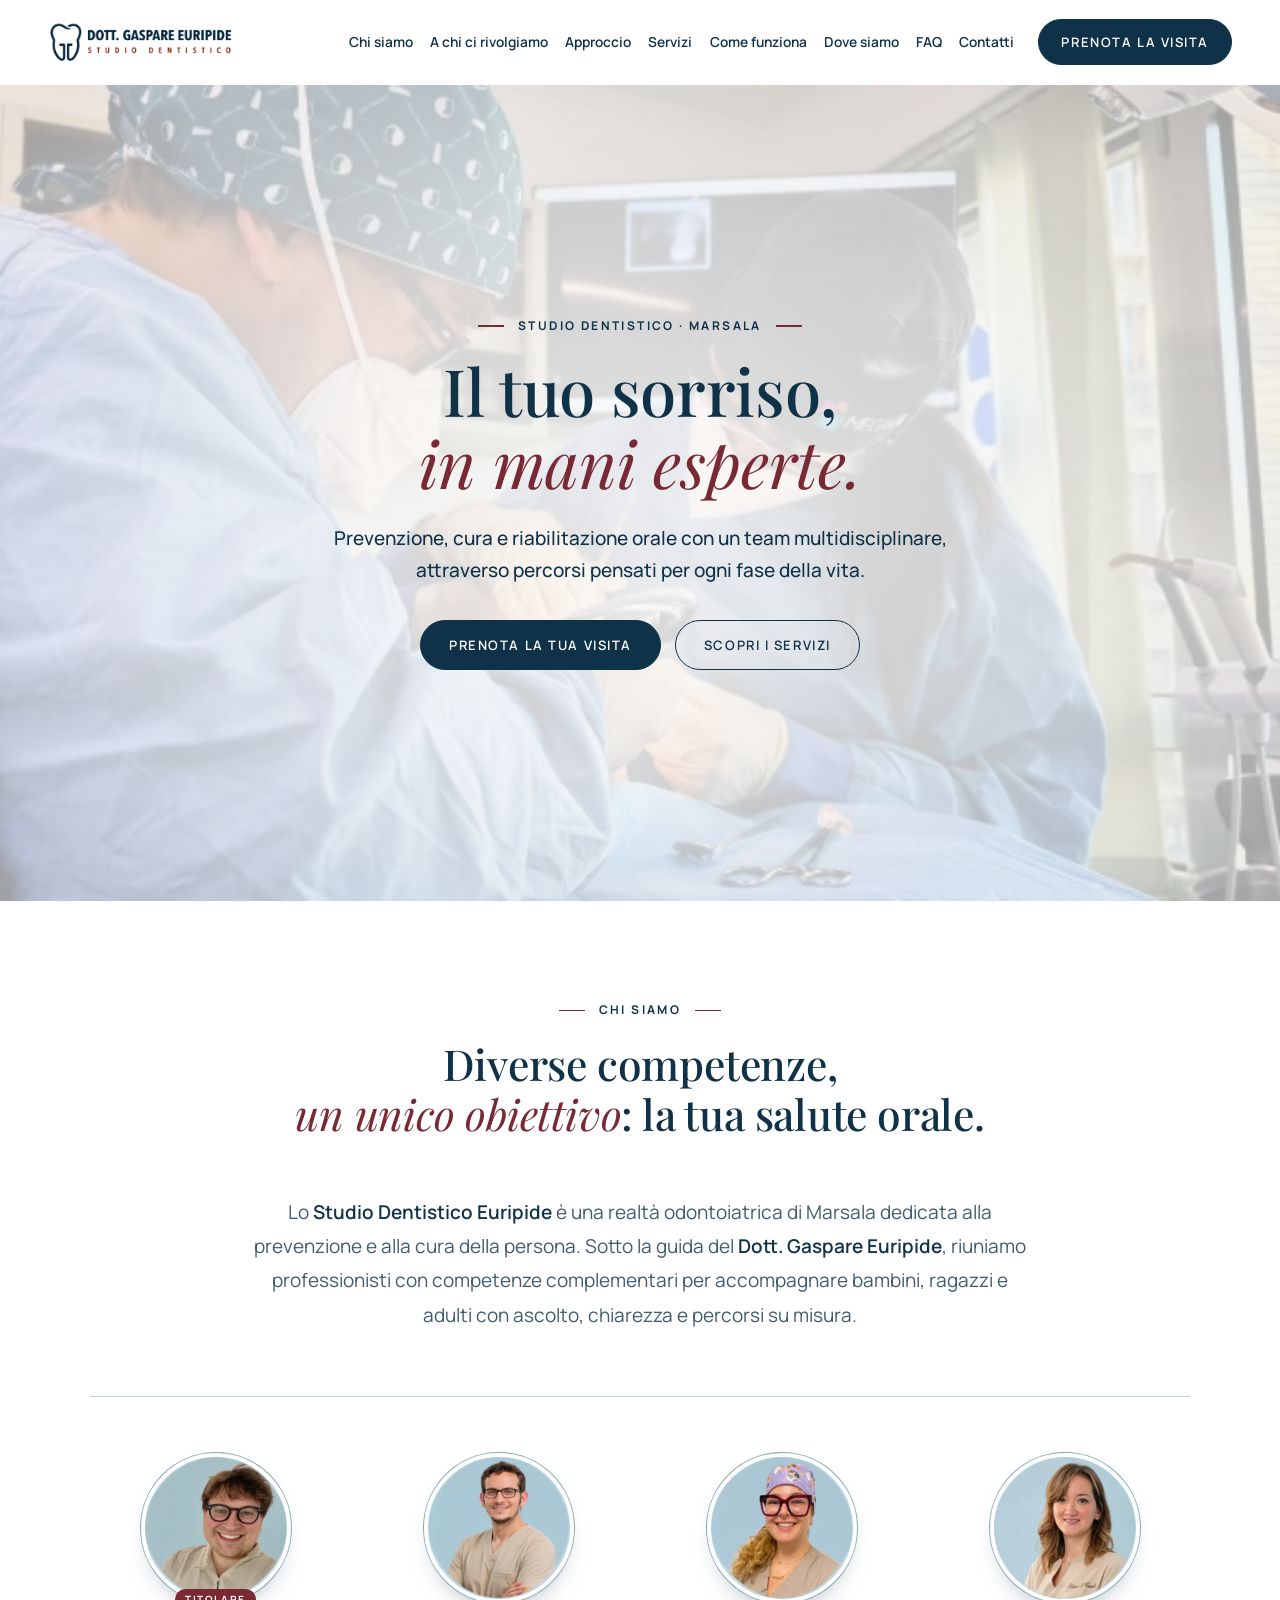
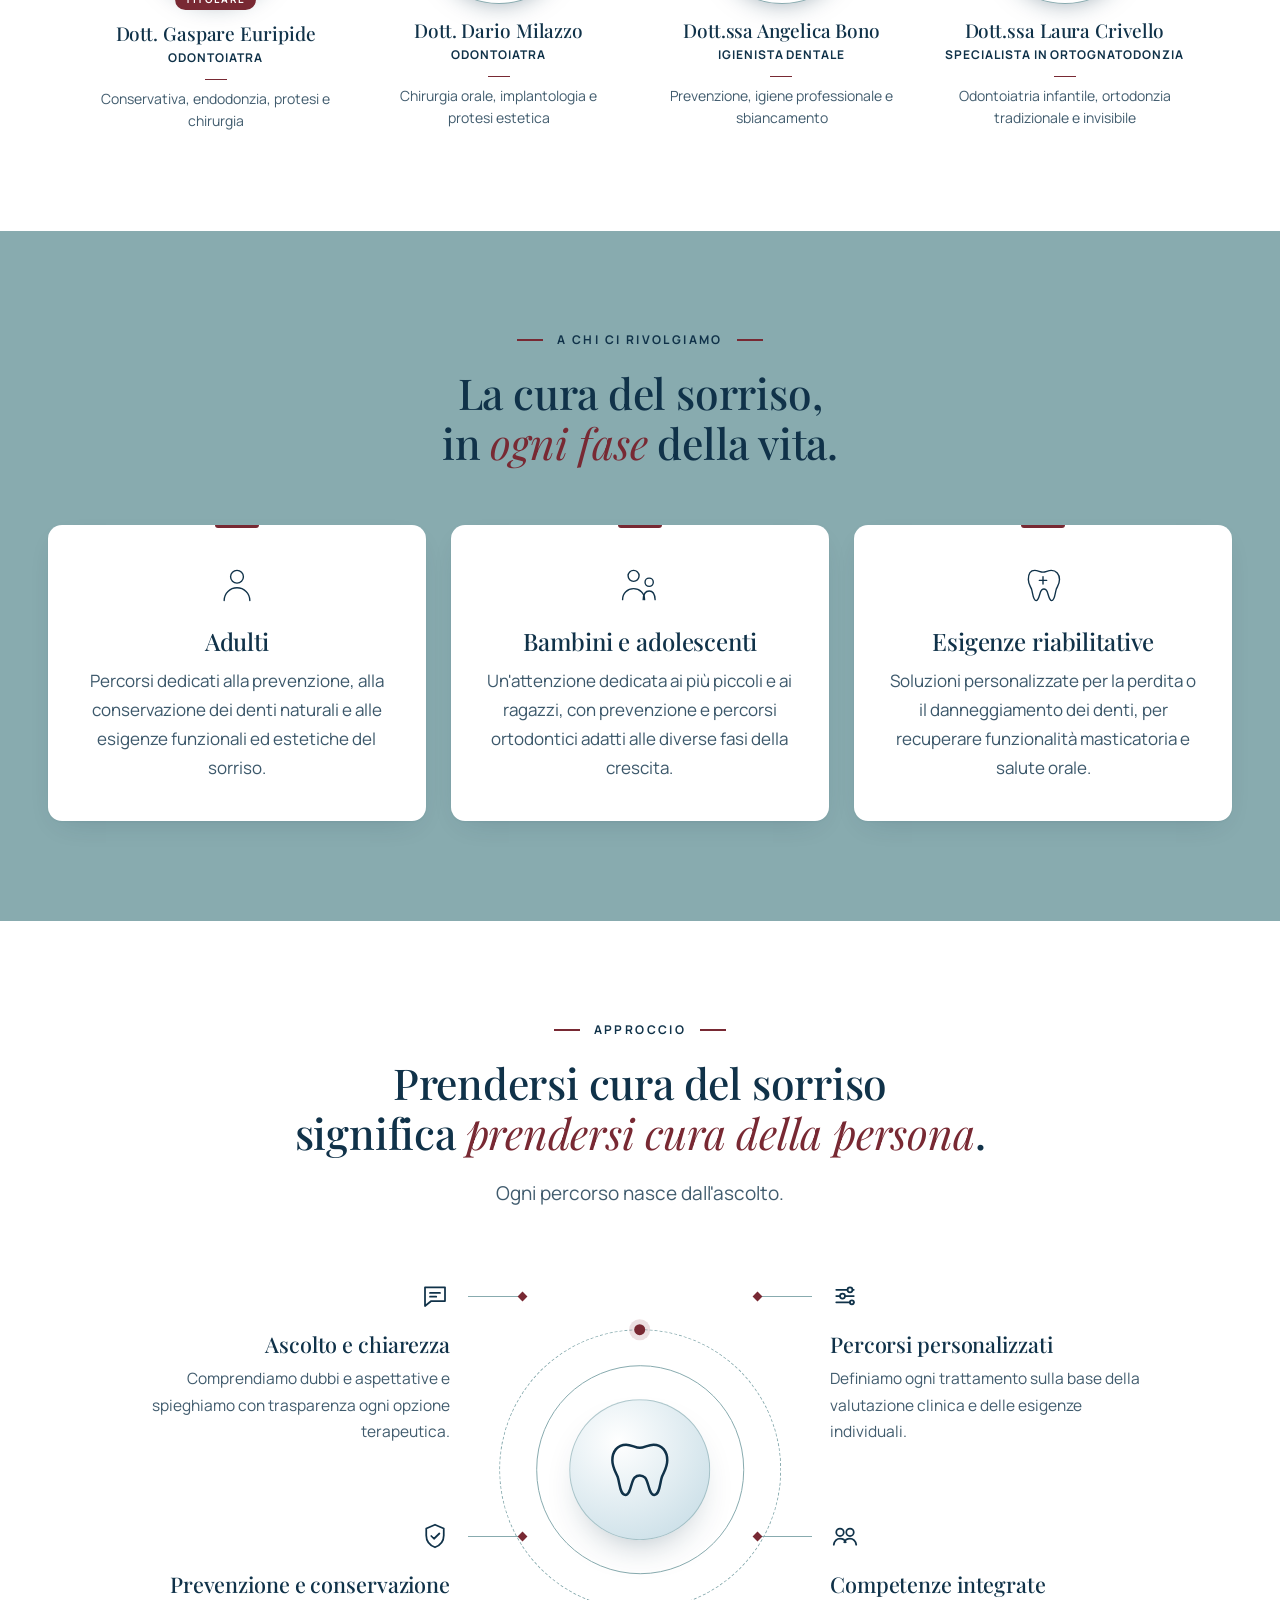
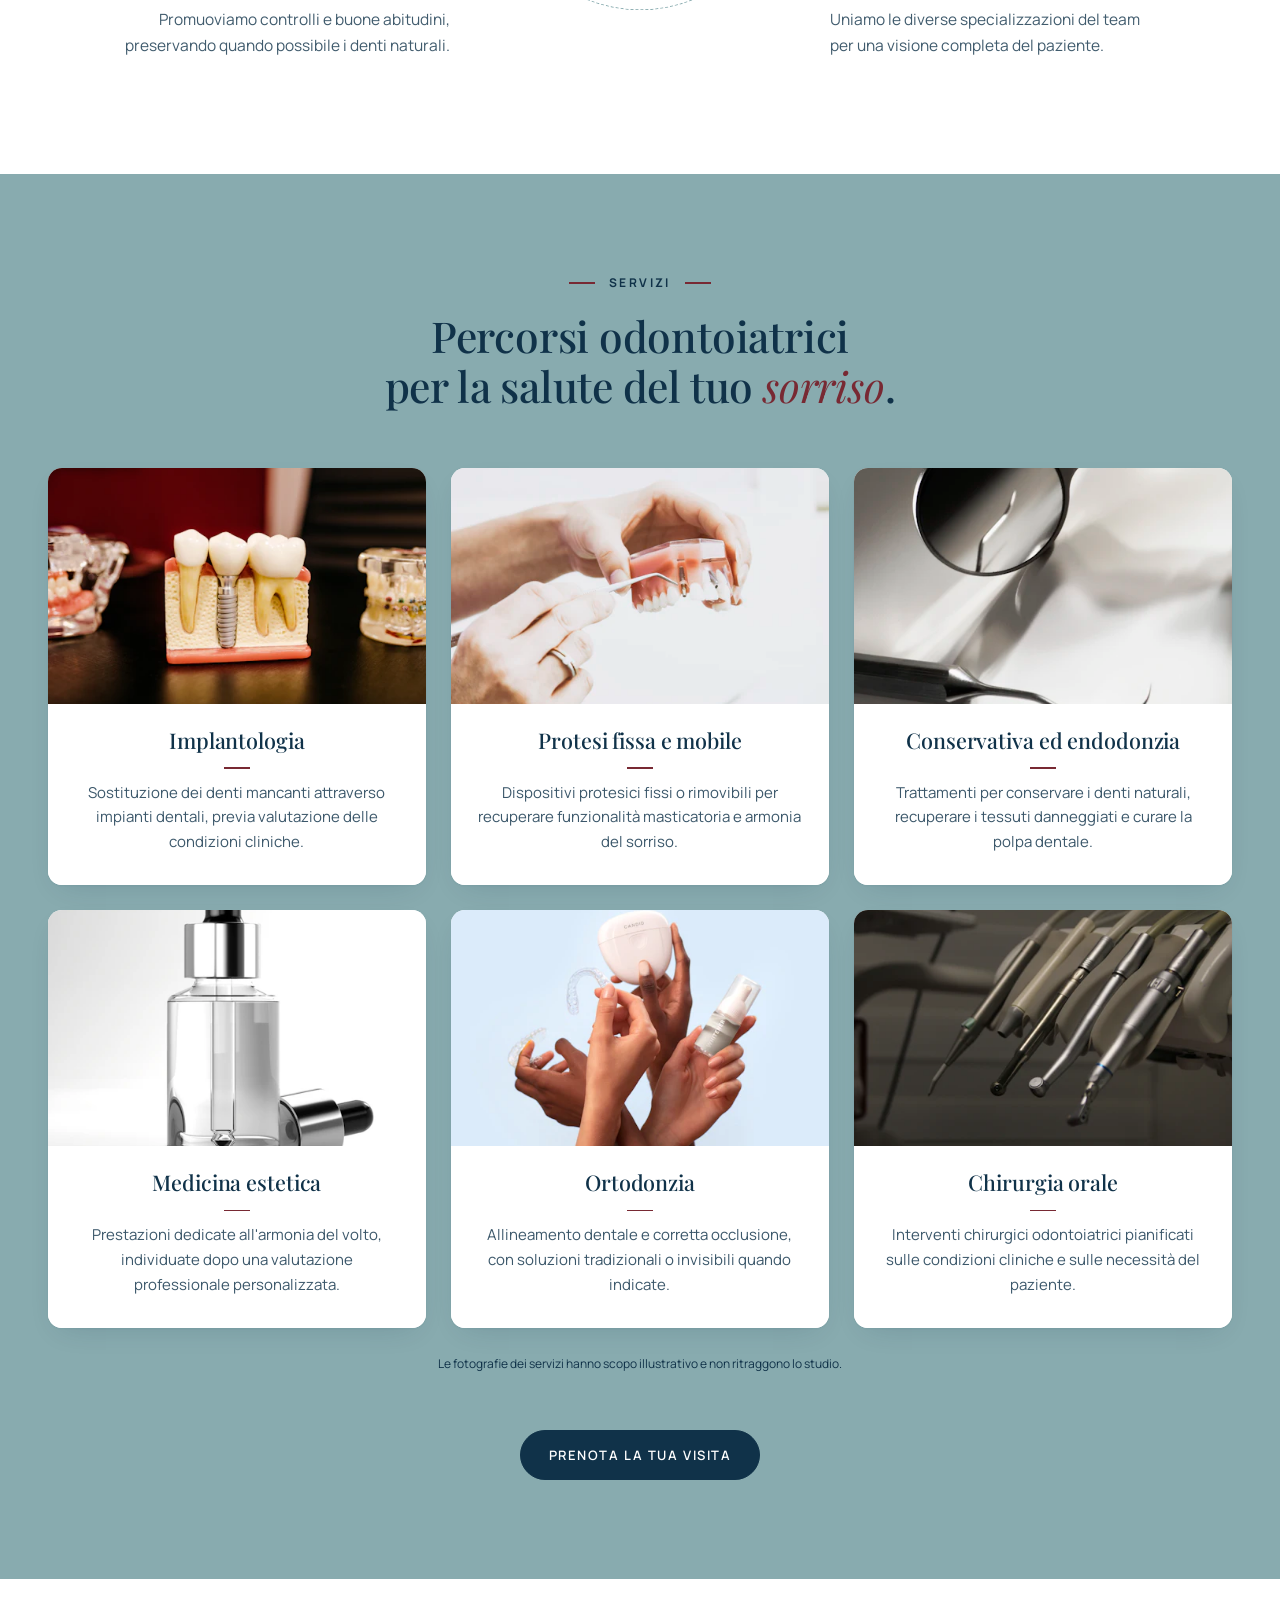
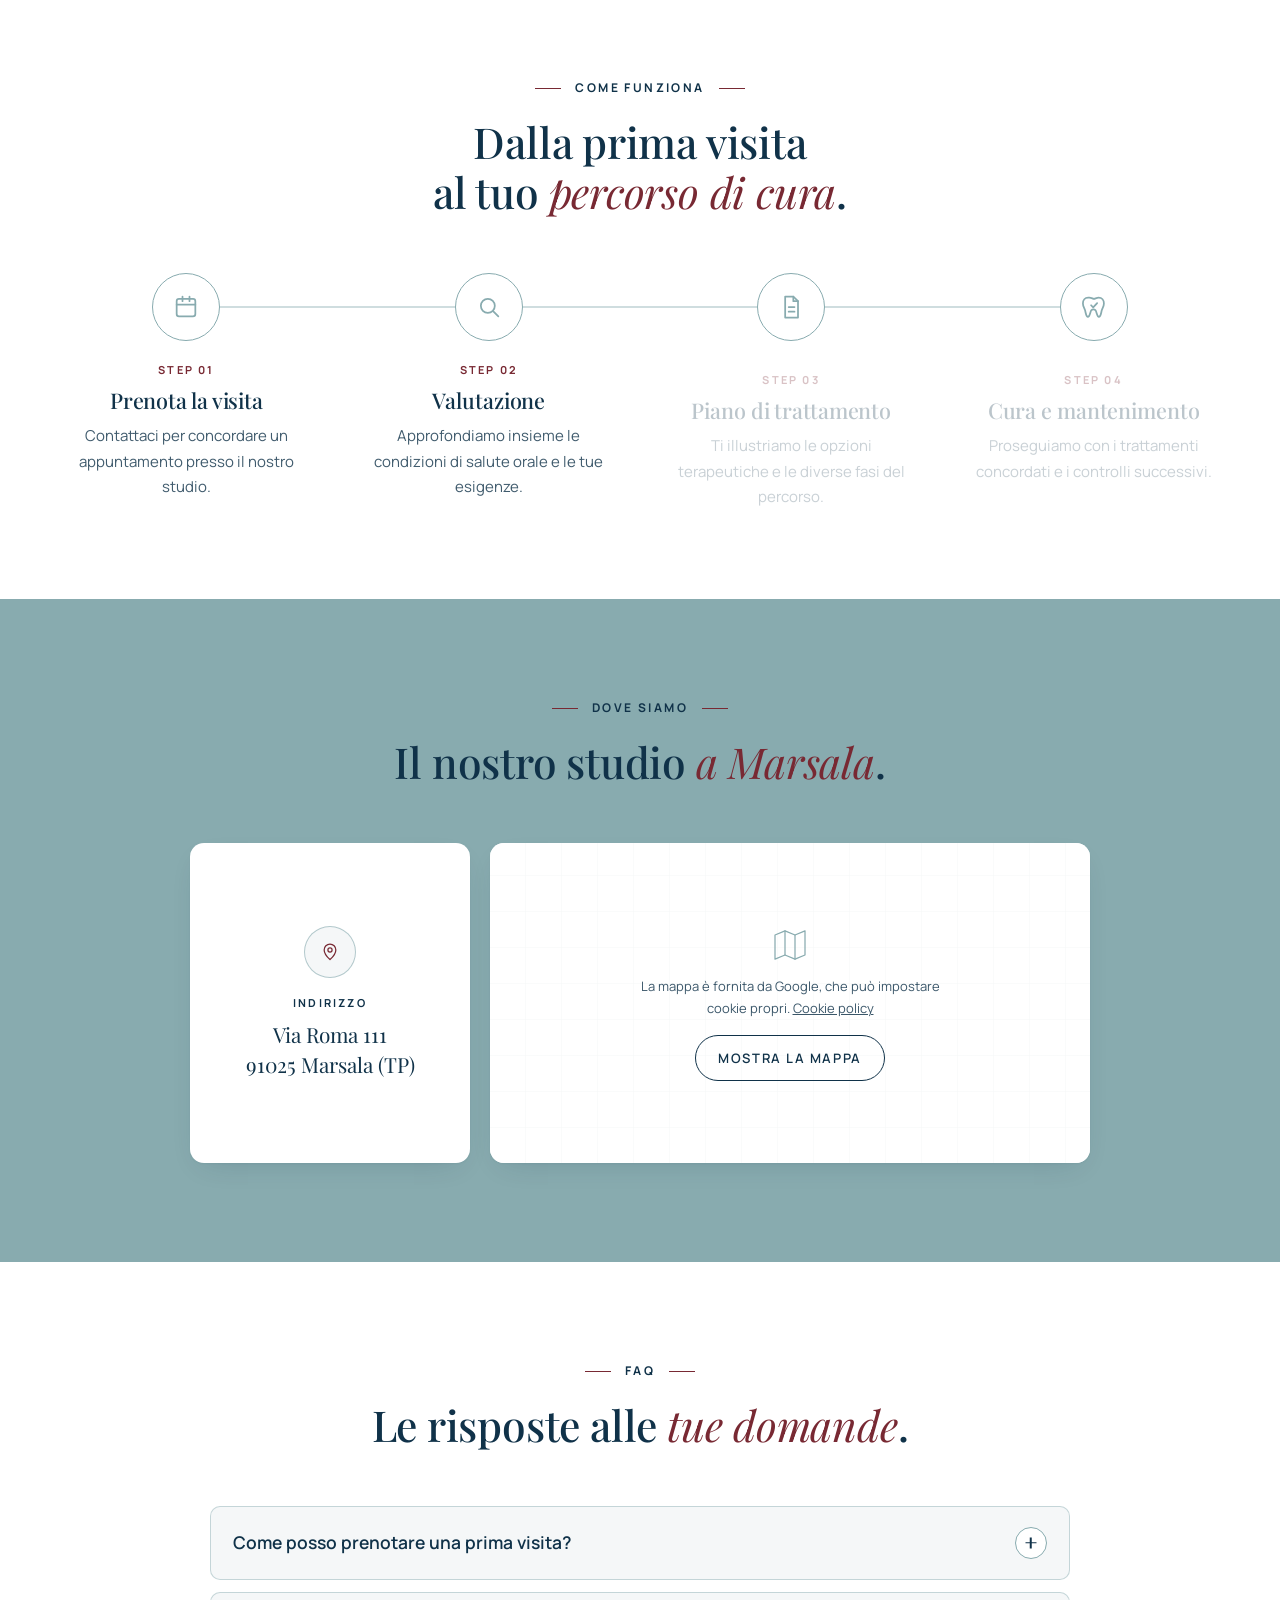
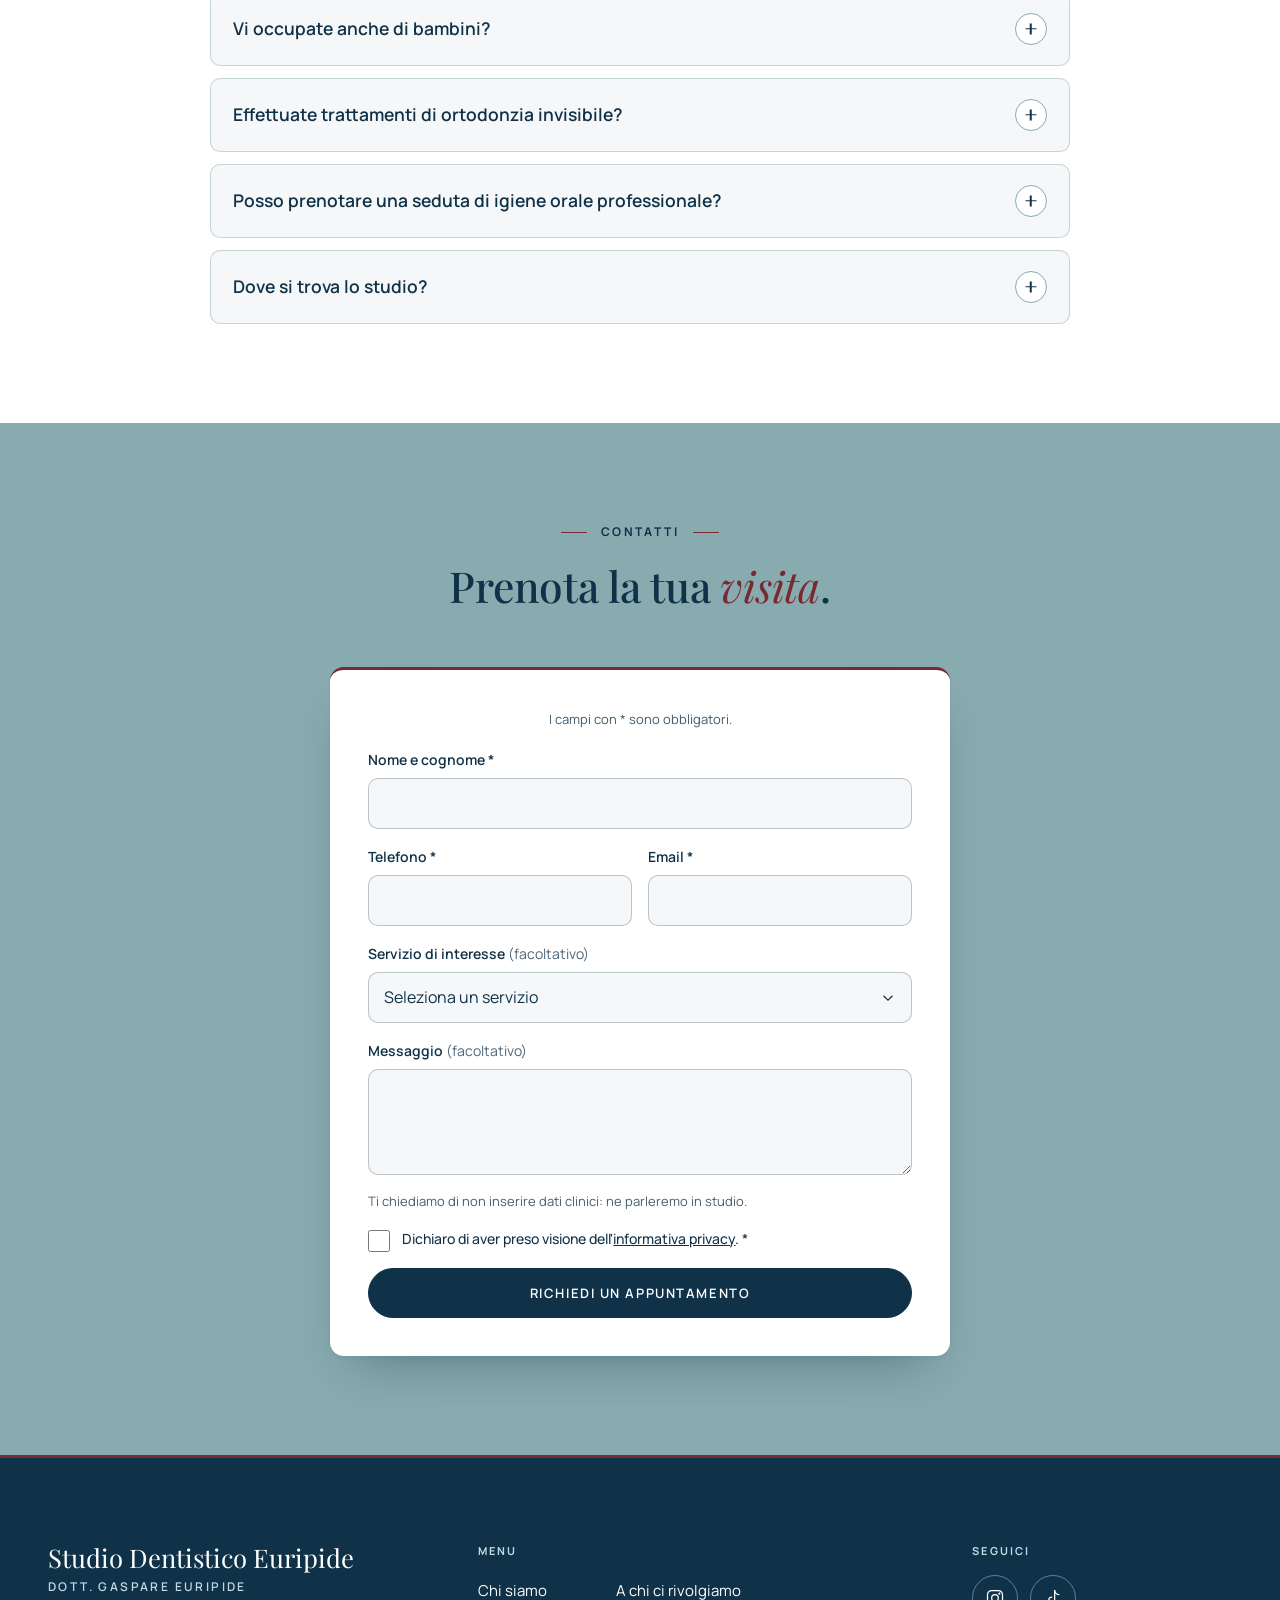
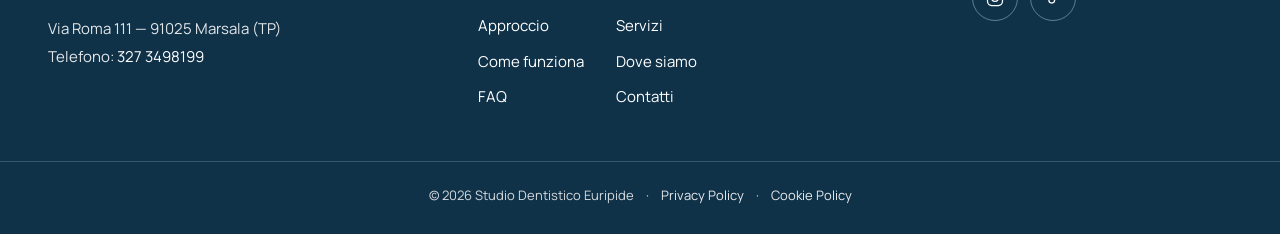
==== index.html @ eda9331f "Sito one-page Studio Dentistico Euripide Header con menu completo su desktop e burger su mobile, her" ====
<!doctype html>
<html lang="it">
<head>
  <meta charset="utf-8">
  <meta name="viewport" content="width=device-width, initial-scale=1">
  <title>Studio Dentistico Euripide | Dentista a Marsala</title>
  <meta name="description" content="Studio Dentistico Euripide a Marsala: implantologia, protesi fissa e mobile, conservativa ed endodonzia, medicina estetica, ortodonzia e chirurgia orale. Prenota la tua visita.">
  <meta name="theme-color" content="#103249">
  <meta name="robots" content="index, follow">
  <!-- Canonical e og:url: inserire il dominio definitivo e de-commentare prima della pubblicazione
  <link rel="canonical" href="https://DOMINIO-DEFINITIVO/">
  <meta property="og:url" content="https://DOMINIO-DEFINITIVO/">
  -->
  <meta property="og:type" content="website">
  <meta property="og:locale" content="it_IT">
  <meta property="og:site_name" content="Studio Dentistico Euripide">
  <meta property="og:title" content="Studio Dentistico Euripide | Dentista a Marsala">
  <meta property="og:description" content="Prevenzione, salute orale e cura del sorriso a Marsala. Un team multidisciplinare guidato dal Dott. Gaspare Euripide.">
  <meta property="og:image" content="assets/img/hero-studio.webp">
  <meta name="twitter:card" content="summary_large_image">

  <link rel="icon" href="assets/img/favicon.svg" type="image/svg+xml">
  <link rel="preload" href="assets/fonts/playfair-latin.woff2" as="font" type="font/woff2" crossorigin>
  <link rel="preload" href="assets/fonts/manrope-latin.woff2" as="font" type="font/woff2" crossorigin>
  <link rel="preload" as="image" href="assets/img/hero-studio.webp">
  <link rel="stylesheet" href="assets/css/style.css">

  <script type="application/ld+json">
  {
    "@context": "https://schema.org",
    "@type": "Dentist",
    "name": "Studio Dentistico Euripide",
    "description": "Studio odontoiatrico multidisciplinare a Marsala: implantologia, protesi fissa e mobile, conservativa ed endodonzia, medicina estetica, ortodonzia e chirurgia orale.",
    "telephone": "+39 327 3498199",
    "image": "assets/img/logo-euripide.webp",
    "address": {
      "@type": "PostalAddress",
      "streetAddress": "Via Roma 111",
      "postalCode": "91025",
      "addressLocality": "Marsala",
      "addressRegion": "TP",
      "addressCountry": "IT"
    },
    "founder": { "@type": "Person", "name": "Gaspare Euripide", "honorificPrefix": "Dott.", "jobTitle": "Odontoiatra" },
    "employee": [
      { "@type": "Person", "name": "Dario Milazzo", "honorificPrefix": "Dott.", "jobTitle": "Odontoiatra" },
      { "@type": "Person", "name": "Angelica Bono", "honorificPrefix": "Dott.ssa", "jobTitle": "Igienista dentale" },
      { "@type": "Person", "name": "Laura Crivello", "honorificPrefix": "Dott.ssa", "jobTitle": "Odontoiatra specialista in Ortognatodonzia" }
    ],
    "sameAs": [
      "https://www.instagram.com/studiodentistico.euripide/",
      "https://www.tiktok.com/@gasp.euripide"
    ],
    "medicalSpecialty": "Dentistry"
  }
  </script>
  <script>document.documentElement.classList.add('js');</script>
</head>
<body id="top">
  <a class="skip-link" href="#main">Vai al contenuto</a>

  <!-- ============ HEADER ============ -->
  <header class="site-header" id="site-header">
    <div class="container header-inner">
      <a href="#top" class="brand" aria-label="Studio Dentistico Euripide — torna all'inizio">
        <span class="logo-crop">
          <img src="assets/img/logo-euripide.webp" width="2000" height="668" alt="Dott. Gaspare Euripide — Studio Dentistico">
        </span>
      </a>

      <nav class="main-nav" id="main-nav" aria-label="Navigazione principale">
        <ul>
          <li><a href="#chi-siamo">Chi siamo</a></li>
          <li><a href="#pazienti">A chi ci rivolgiamo</a></li>
          <li><a href="#approccio">Approccio</a></li>
          <li><a href="#servizi">Servizi</a></li>
          <li><a href="#percorso">Come funziona</a></li>
          <li><a href="#dove">Dove siamo</a></li>
          <li><a href="#faq">FAQ</a></li>
          <li><a href="#contatti">Contatti</a></li>
        </ul>
        <a href="#contatti" class="btn btn-primary nav-cta-mobile">Prenota la tua visita</a>
      </nav>

      <a href="#contatti" class="btn btn-primary header-cta">Prenota la visita</a>

      <button class="nav-toggle" id="nav-toggle" type="button" aria-controls="main-nav" aria-expanded="false">
        <span class="sr-only">Apri il menu</span>
        <span class="nav-toggle-bar" aria-hidden="true"></span>
        <span class="nav-toggle-bar" aria-hidden="true"></span>
      </button>
    </div>
  </header>

  <main id="main">

    <!-- ============ HERO ============ -->
    <section class="hero" aria-labelledby="hero-title">
      <img class="hero-media" src="assets/img/hero-studio.webp" width="592" height="392" alt="" fetchpriority="high" decoding="async">
      <div class="hero-overlay" aria-hidden="true"></div>

      <div class="container hero-content">
        <p class="eyebrow reveal">Studio Dentistico · Marsala</p>
        <h1 id="hero-title" class="hero-title reveal">
          <span class="hero-line">Il tuo sorriso,</span>
          <span class="hero-line hero-line--accent">in mani esperte.</span>
        </h1>
        <p class="hero-sub reveal">Prevenzione, cura e riabilitazione orale con un team multidisciplinare, attraverso percorsi pensati per ogni fase della vita.</p>
        <div class="btn-row reveal">
          <a href="#contatti" class="btn btn-primary">Prenota la tua visita</a>
          <a href="#servizi" class="btn btn-secondary">Scopri i servizi</a>
        </div>
      </div>
    </section>

    <!-- ============ CHI SIAMO + TEAM ============ -->
    <section class="section bg-white" id="chi-siamo" aria-labelledby="chi-siamo-title">
      <div class="container">
        <header class="section-head reveal">
          <p class="eyebrow">Chi siamo</p>
          <h2 id="chi-siamo-title">Diverse competenze,<br class="br-desk"> <em>un unico obiettivo</em>: la tua salute orale.</h2>
        </header>
        <div class="prose-center reveal">
          <p>Lo <strong>Studio Dentistico Euripide</strong> è una realtà odontoiatrica di Marsala dedicata alla prevenzione e alla cura della persona. Sotto la guida del <strong>Dott. Gaspare Euripide</strong>, riuniamo professionisti con competenze complementari per accompagnare bambini, ragazzi e adulti con ascolto, chiarezza e percorsi su misura.</p>
        </div>

        <ul class="team" role="list" aria-label="Il team dello studio">
          <li class="member reveal">
            <img class="member-photo" src="assets/img/team-euripide.webp" width="320" height="320" loading="lazy" decoding="async" alt="Ritratto del Dott. Gaspare Euripide">
            <p class="member-badge">Titolare</p>
            <h3>Dott. Gaspare Euripide</h3>
            <p class="member-role">Odontoiatra</p>
            <p class="member-focus">Conservativa, endodonzia, protesi e chirurgia</p>
          </li>
          <li class="member reveal">
            <img class="member-photo" src="assets/img/team-milazzo.webp" width="320" height="320" loading="lazy" decoding="async" alt="Ritratto del Dott. Dario Milazzo">
            <h3>Dott. Dario Milazzo</h3>
            <p class="member-role">Odontoiatra</p>
            <p class="member-focus">Chirurgia orale, implantologia e protesi estetica</p>
          </li>
          <li class="member reveal">
            <img class="member-photo" src="assets/img/team-bono.webp" width="320" height="320" loading="lazy" decoding="async" alt="Ritratto della Dott.ssa Angelica Bono">
            <h3>Dott.ssa Angelica Bono</h3>
            <p class="member-role">Igienista dentale</p>
            <p class="member-focus">Prevenzione, igiene professionale e sbiancamento</p>
          </li>
          <li class="member reveal">
            <img class="member-photo" src="assets/img/team-crivello.webp" width="320" height="320" loading="lazy" decoding="async" alt="Ritratto della Dott.ssa Laura Crivello">
            <h3>Dott.ssa Laura Crivello</h3>
            <p class="member-role">Specialista in Ortognatodonzia</p>
            <p class="member-focus">Odontoiatria infantile, ortodonzia tradizionale e invisibile</p>
          </li>
        </ul>
      </div>
    </section>

    <!-- ============ A CHI CI RIVOLGIAMO ============ -->
    <section class="section bg-teal" id="pazienti" aria-labelledby="pazienti-title">
      <div class="container">
        <header class="section-head reveal">
          <p class="eyebrow">A chi ci rivolgiamo</p>
          <h2 id="pazienti-title">La cura del sorriso,<br class="br-desk"> in <em>ogni fase</em> della vita.</h2>
        </header>
        <ul class="audience-grid" role="list">
          <li class="audience-card reveal">
            <svg class="ico-lg" viewBox="0 0 48 48" aria-hidden="true"><circle cx="24" cy="15" r="7"/><path d="M10 41c0-8 6.3-14 14-14s14 6 14 14"/></svg>
            <h3>Adulti</h3>
            <p>Percorsi dedicati alla prevenzione, alla conservazione dei denti naturali e alle esigenze funzionali ed estetiche del sorriso.</p>
          </li>
          <li class="audience-card reveal">
            <svg class="ico-lg" viewBox="0 0 48 48" aria-hidden="true"><circle cx="17" cy="14" r="6"/><path d="M5 40c0-7 5.4-12 12-12s12 5 12 12"/><circle cx="34" cy="21" r="4.5"/><path d="M27.5 40c.3-6 3-9.5 6.5-9.5S40.2 34 40.5 40"/></svg>
            <h3>Bambini e adolescenti</h3>
            <p>Un'attenzione dedicata ai più piccoli e ai ragazzi, con prevenzione e percorsi ortodontici adatti alle diverse fasi della crescita.</p>
          </li>
          <li class="audience-card reveal">
            <svg class="ico-lg" viewBox="0 0 48 48" aria-hidden="true"><path d="M15 8c3.5 0 6 2 9 2s5.5-2 9-2c5.5 0 9 4.5 9 10 0 4.5-2 7-3.5 10.5C37 33 37 41 33.5 41S30 32 27.5 29.5c-1.4-1.3-3.6-1.3-5 0C20 32 20 41 16.5 41S13 33 11.5 28.5C10 25 8 22.5 8 18 8 12.5 10 8 15 8Z"/><path d="M24 15v8M20 19h8"/></svg>
            <h3>Esigenze riabilitative</h3>
            <p>Soluzioni personalizzate per la perdita o il danneggiamento dei denti, per recuperare funzionalità masticatoria e salute orale.</p>
          </li>
        </ul>
      </div>
    </section>

    <!-- ============ APPROCCIO ============ -->
    <section class="section bg-white" id="approccio" aria-labelledby="approccio-title">
      <div class="container">
        <header class="section-head reveal">
          <p class="eyebrow">Approccio</p>
          <h2 id="approccio-title">Prendersi cura del sorriso<br class="br-desk"> significa <em>prendersi cura della persona</em>.</h2>
          <p class="section-sub">Ogni percorso nasce dall'ascolto.</p>
        </header>

        <div class="approach">
          <div class="approach-emblem reveal" aria-hidden="true">
            <span class="ring ring--1"></span>
            <span class="ring ring--2"></span>
            <span class="ring ring--3"></span>
            <svg class="emblem-tooth" viewBox="0 0 32 32"><path d="M10 5c2.4 0 4 1.4 6 1.4S19.6 5 22 5c3.7 0 6 3 6 6.8 0 3-1.3 4.8-2.3 7.2-1 3-1 8-3.4 8s-2.4-6-4-7.6a3.3 3.3 0 0 0-4.6 0C12.1 21 12.1 27 9.7 27S7.3 22 6.3 19C5.3 16.6 4 14.8 4 11.8 4 8 6.3 5 10 5Z"/></svg>
          </div>
          <ul class="approach-points" role="list">
            <li class="ap ap--tl reveal">
              <svg class="ap-ico" viewBox="0 0 24 24" aria-hidden="true"><path d="M4 5h16v11H9l-5 4z"/><path d="M8 9.5h8M8 12.5h5"/></svg>
              <h3>Ascolto e chiarezza</h3>
              <p>Comprendiamo dubbi e aspettative e spieghiamo con trasparenza ogni opzione terapeutica.</p>
            </li>
            <li class="ap ap--tr reveal">
              <svg class="ap-ico" viewBox="0 0 24 24" aria-hidden="true"><path d="M5 7h9M18 7h1M5 12h3M12 12h7M5 17h11M19 17h0"/><circle cx="16" cy="7" r="2"/><circle cx="10" cy="12" r="2"/><circle cx="17.5" cy="17" r="1.6"/></svg>
              <h3>Percorsi personalizzati</h3>
              <p>Definiamo ogni trattamento sulla base della valutazione clinica e delle esigenze individuali.</p>
            </li>
            <li class="ap ap--bl reveal">
              <svg class="ap-ico" viewBox="0 0 24 24" aria-hidden="true"><path d="M12 3 5 6v5.5c0 4.4 3 7.9 7 9.5 4-1.6 7-5.1 7-9.5V6z"/><path d="m9 12 2.2 2.2L15.5 10"/></svg>
              <h3>Prevenzione e conservazione</h3>
              <p>Promuoviamo controlli e buone abitudini, preservando quando possibile i denti naturali.</p>
            </li>
            <li class="ap ap--br reveal">
              <svg class="ap-ico" viewBox="0 0 24 24" aria-hidden="true"><circle cx="8" cy="9" r="3"/><circle cx="16" cy="9" r="3"/><path d="M3 19c.5-3 2.6-5 5-5s4 1.2 4.6 3M11.4 17c.6-1.8 2.2-3 4.6-3 2.4 0 4.5 2 5 5"/></svg>
              <h3>Competenze integrate</h3>
              <p>Uniamo le diverse specializzazioni del team per una visione completa del paziente.</p>
            </li>
          </ul>
        </div>
      </div>
    </section>

    <!-- ============ SERVIZI ============ -->
    <section class="section bg-teal" id="servizi" aria-labelledby="servizi-title">
      <div class="container">
        <header class="section-head reveal">
          <p class="eyebrow">Servizi</p>
          <h2 id="servizi-title">Percorsi odontoiatrici<br class="br-desk"> per la salute del tuo <em>sorriso</em>.</h2>
        </header>
        <ul class="services-grid" role="list">
          <li class="service-card reveal">
            <img src="assets/img/srv-implantologia-480.webp" srcset="assets/img/srv-implantologia-480.webp 480w, assets/img/srv-implantologia-800.webp 800w" sizes="(min-width:1024px) 380px, (min-width:640px) 45vw, 92vw" width="800" height="600" loading="lazy" decoding="async" alt="Modello odontoiatrico con impianto dentale e corone (immagine illustrativa)">
            <div class="service-body"><h3>Implantologia</h3><p>Sostituzione dei denti mancanti attraverso impianti dentali, previa valutazione delle condizioni cliniche.</p></div>
          </li>
          <li class="service-card reveal">
            <img src="assets/img/srv-protesi-480.webp" srcset="assets/img/srv-protesi-480.webp 480w, assets/img/srv-protesi-800.webp 800w" sizes="(min-width:1024px) 380px, (min-width:640px) 45vw, 92vw" width="800" height="600" loading="lazy" decoding="async" alt="Mani che sostengono un dispositivo protesico dentale rimovibile (immagine illustrativa)">
            <div class="service-body"><h3>Protesi fissa e mobile</h3><p>Dispositivi protesici fissi o rimovibili per recuperare funzionalità masticatoria e armonia del sorriso.</p></div>
          </li>
          <li class="service-card reveal">
            <img src="assets/img/srv-conservativa-480.webp" srcset="assets/img/srv-conservativa-480.webp 480w, assets/img/srv-conservativa-800.webp 800w" sizes="(min-width:1024px) 380px, (min-width:640px) 45vw, 92vw" width="800" height="600" loading="lazy" decoding="async" alt="Specchietto e sonda odontoiatrica su superficie bianca (immagine illustrativa)">
            <div class="service-body"><h3>Conservativa ed endodonzia</h3><p>Trattamenti per conservare i denti naturali, recuperare i tessuti danneggiati e curare la polpa dentale.</p></div>
          </li>
          <li class="service-card reveal">
            <img src="assets/img/srv-medicina-estetica-480.webp" srcset="assets/img/srv-medicina-estetica-480.webp 480w, assets/img/srv-medicina-estetica-800.webp 800w" sizes="(min-width:1024px) 380px, (min-width:640px) 45vw, 92vw" width="800" height="600" loading="lazy" decoding="async" alt="Flacone in vetro con contagocce su sfondo chiaro (immagine illustrativa)">
            <div class="service-body"><h3>Medicina estetica</h3><p>Prestazioni dedicate all'armonia del volto, individuate dopo una valutazione professionale personalizzata.</p></div>
          </li>
          <li class="service-card reveal">
            <img src="assets/img/srv-ortodonzia-480.webp" srcset="assets/img/srv-ortodonzia-480.webp 480w, assets/img/srv-ortodonzia-800.webp 800w" sizes="(min-width:1024px) 380px, (min-width:640px) 45vw, 92vw" width="800" height="600" loading="lazy" decoding="async" alt="Mani che mostrano allineatori dentali trasparenti (immagine illustrativa)">
            <div class="service-body"><h3>Ortodonzia</h3><p>Allineamento dentale e corretta occlusione, con soluzioni tradizionali o invisibili quando indicate.</p></div>
          </li>
          <li class="service-card reveal">
            <img src="assets/img/srv-chirurgia-480.webp" srcset="assets/img/srv-chirurgia-480.webp 480w, assets/img/srv-chirurgia-800.webp 800w" sizes="(min-width:1024px) 380px, (min-width:640px) 45vw, 92vw" width="800" height="600" loading="lazy" decoding="async" alt="Strumenti odontoiatrici ordinati sul riunito (immagine illustrativa)">
            <div class="service-body"><h3>Chirurgia orale</h3><p>Interventi chirurgici odontoiatrici pianificati sulle condizioni cliniche e sulle necessità del paziente.</p></div>
          </li>
        </ul>
        <p class="photo-note photo-note--center">Le fotografie dei servizi hanno scopo illustrativo e non ritraggono lo studio.</p>
        <div class="section-cta reveal">
          <a href="#contatti" class="btn btn-primary">Prenota la tua visita</a>
        </div>
      </div>
    </section>

    <!-- ============ COME FUNZIONA ============ -->
    <section class="section bg-white" id="percorso" aria-labelledby="percorso-title">
      <div class="container">
        <header class="section-head reveal">
          <p class="eyebrow">Come funziona</p>
          <h2 id="percorso-title">Dalla prima visita<br class="br-desk"> al tuo <em>percorso di cura</em>.</h2>
        </header>
        <ol class="timeline" id="timeline" role="list">
          <li class="step">
            <span class="step-dot"><svg viewBox="0 0 24 24" aria-hidden="true"><rect x="4" y="5" width="16" height="15" rx="2"/><path d="M4 10h16M9 3v4M15 3v4"/></svg></span>
            <span class="step-num">Step 01</span>
            <h3>Prenota la visita</h3>
            <p>Contattaci per concordare un appuntamento presso il nostro studio.</p>
          </li>
          <li class="step">
            <span class="step-dot"><svg viewBox="0 0 24 24" aria-hidden="true"><circle cx="11" cy="11" r="6"/><path d="m20 20-4.5-4.5"/></svg></span>
            <span class="step-num">Step 02</span>
            <h3>Valutazione</h3>
            <p>Approfondiamo insieme le condizioni di salute orale e le tue esigenze.</p>
          </li>
          <li class="step">
            <span class="step-dot"><svg viewBox="0 0 24 24" aria-hidden="true"><path d="M7 3h7l4 4v14H7z"/><path d="M14 3v4h4M10 12h5M10 16h5"/></svg></span>
            <span class="step-num">Step 03</span>
            <h3>Piano di trattamento</h3>
            <p>Ti illustriamo le opzioni terapeutiche e le diverse fasi del percorso.</p>
          </li>
          <li class="step">
            <span class="step-dot"><svg viewBox="0 0 24 24" aria-hidden="true"><path d="M8 4c1.8 0 3 1 4 1s2.2-1 4-1c2.8 0 4.5 2.2 4.5 5 0 2.3-1 3.6-1.7 5.4-.8 2.3-.8 6-2.6 6s-1.8-4.5-3-5.7a2.4 2.4 0 0 0-3.4 0C8.6 15.9 8.6 20.4 6.8 20.4S5 16.7 4.2 14.4C3.5 12.6 2.5 11.3 2.5 9c0-2.8 1.7-5 4.5-5Z"/><path d="m9.5 10.5 1.8 1.8 3.4-3.6"/></svg></span>
            <span class="step-num">Step 04</span>
            <h3>Cura e mantenimento</h3>
            <p>Proseguiamo con i trattamenti concordati e i controlli successivi.</p>
          </li>
        </ol>
      </div>
    </section>

    <!-- ============ DOVE SIAMO ============ -->
    <section class="section bg-teal" id="dove" aria-labelledby="dove-title">
      <div class="container">
        <header class="section-head reveal">
          <p class="eyebrow">Dove siamo</p>
          <h2 id="dove-title">Il nostro studio <em>a Marsala</em>.</h2>
        </header>
        <div class="location">
          <div class="location-card reveal">
            <span class="location-pin"><svg class="ico-sm" viewBox="0 0 24 24" aria-hidden="true"><path d="M12 21s-7-6.2-7-11.5A7 7 0 0 1 19 9.5C19 14.8 12 21 12 21Z"/><circle cx="12" cy="9.5" r="2.5"/></svg></span>
            <p class="location-label">Indirizzo</p>
            <address>Via Roma 111<br>91025 Marsala (TP)</address>
          </div>
          <div class="map-wrap reveal" id="map-wrap">
            <div class="map-consent" id="map-consent">
              <svg class="ico-lg" viewBox="0 0 48 48" aria-hidden="true"><path d="M6 12l12-5 12 5 12-5v29l-12 5-12-5-12 5z"/><path d="M18 7v29M30 12v29"/></svg>
              <p class="map-consent-text">La mappa è fornita da Google, che può impostare cookie propri. <a href="privacy.html#cookie">Cookie policy</a></p>
              <button type="button" class="btn btn-secondary btn-sm" id="map-load">Mostra la mappa</button>
            </div>
          </div>
        </div>
      </div>
    </section>

    <!-- Recensioni: sezione omessa, non sono state fornite recensioni autentiche approvate dallo studio. -->

    <!-- ============ FAQ ============ -->
    <section class="section bg-white" id="faq" aria-labelledby="faq-title">
      <div class="container">
        <header class="section-head reveal">
          <p class="eyebrow">FAQ</p>
          <h2 id="faq-title">Le risposte alle <em>tue domande</em>.</h2>
        </header>
        <div class="faq reveal">
          <div class="faq-item">
            <h3><button type="button" class="faq-q" aria-expanded="false" aria-controls="faq-a1" id="faq-q1">Come posso prenotare una prima visita?<span class="faq-icon" aria-hidden="true"></span></button></h3>
            <div class="faq-a" id="faq-a1" role="region" aria-labelledby="faq-q1"><div><p>Puoi chiamarci al <a href="tel:+393273498199">327 3498199</a> oppure scriverci tramite il modulo in fondo alla pagina: concorderemo insieme l'appuntamento più comodo per te.</p></div></div>
          </div>
          <div class="faq-item">
            <h3><button type="button" class="faq-q" aria-expanded="false" aria-controls="faq-a2" id="faq-q2">Vi occupate anche di bambini?<span class="faq-icon" aria-hidden="true"></span></button></h3>
            <div class="faq-a" id="faq-a2" role="region" aria-labelledby="faq-q2"><div><p>Sì. Seguiamo anche i più piccoli, con un'attenzione dedicata all'odontoiatria infantile e all'ortodonzia, accompagnandoli con delicatezza in ogni fase della crescita.</p></div></div>
          </div>
          <div class="faq-item">
            <h3><button type="button" class="faq-q" aria-expanded="false" aria-controls="faq-a3" id="faq-q3">Effettuate trattamenti di ortodonzia invisibile?<span class="faq-icon" aria-hidden="true"></span></button></h3>
            <div class="faq-a" id="faq-a3" role="region" aria-labelledby="faq-q3"><div><p>Sì, ci occupiamo sia di ortodonzia tradizionale sia di ortodonzia invisibile. Durante la visita valutiamo insieme a te la soluzione più adatta.</p></div></div>
          </div>
          <div class="faq-item">
            <h3><button type="button" class="faq-q" aria-expanded="false" aria-controls="faq-a4" id="faq-q4">Posso prenotare una seduta di igiene orale professionale?<span class="faq-icon" aria-hidden="true"></span></button></h3>
            <div class="faq-a" id="faq-a4" role="region" aria-labelledby="faq-q4"><div><p>Certo. Effettuiamo sedute di igiene orale professionale e ti diamo indicazioni pratiche per prenderti cura del tuo sorriso anche a casa.</p></div></div>
          </div>
          <div class="faq-item">
            <h3><button type="button" class="faq-q" aria-expanded="false" aria-controls="faq-a5" id="faq-q5">Dove si trova lo studio?<span class="faq-icon" aria-hidden="true"></span></button></h3>
            <div class="faq-a" id="faq-a5" role="region" aria-labelledby="faq-q5"><div><p>Ci troviamo in Via Roma 111, a Marsala, in provincia di Trapani. Ti aspettiamo in studio.</p></div></div>
          </div>
        </div>
      </div>
    </section>

    <!-- ============ CONTATTI ============ -->
    <section class="section bg-teal" id="contatti" aria-labelledby="contatti-title">
      <div class="container">
        <header class="section-head reveal">
          <p class="eyebrow">Contatti</p>
          <h2 id="contatti-title">Prenota la tua <em>visita</em>.</h2>
        </header>

        <!-- L'invio è attivo quando SITE_CONFIG.form.endpoint è configurato (vedi LEGGIMI.md).
             Senza endpoint il modulo non simula l'invio: indica di chiamare lo studio. -->
        <form class="contact-form reveal" id="contact-form" novalidate>
          <p class="form-hint">I campi con <span aria-hidden="true">*</span><span class="sr-only">asterisco</span> sono obbligatori.</p>
          <div class="field">
            <label for="f-name">Nome e cognome <span aria-hidden="true">*</span></label>
            <input id="f-name" name="nome" type="text" autocomplete="name" required maxlength="120" aria-describedby="f-name-err">
            <p class="field-error" id="f-name-err"></p>
          </div>
          <div class="field-row">
            <div class="field">
              <label for="f-phone">Telefono <span aria-hidden="true">*</span></label>
              <input id="f-phone" name="telefono" type="tel" autocomplete="tel" inputmode="tel" required maxlength="30" aria-describedby="f-phone-err">
              <p class="field-error" id="f-phone-err"></p>
            </div>
            <div class="field">
              <label for="f-email">Email <span aria-hidden="true">*</span></label>
              <input id="f-email" name="email" type="email" autocomplete="email" required maxlength="160" aria-describedby="f-email-err">
              <p class="field-error" id="f-email-err"></p>
            </div>
          </div>
          <div class="field">
            <label for="f-service">Servizio di interesse <span class="opt">(facoltativo)</span></label>
            <select id="f-service" name="servizio">
              <option value="">Seleziona un servizio</option>
              <option>Prima visita</option>
              <option>Implantologia</option>
              <option>Protesi fissa e mobile</option>
              <option>Conservativa ed endodonzia</option>
              <option>Medicina estetica</option>
              <option>Ortodonzia</option>
              <option>Chirurgia orale</option>
            </select>
          </div>
          <div class="field">
            <label for="f-msg">Messaggio <span class="opt">(facoltativo)</span></label>
            <textarea id="f-msg" name="messaggio" rows="3" maxlength="1000" aria-describedby="f-msg-hint"></textarea>
            <p class="field-hint" id="f-msg-hint">Ti chiediamo di non inserire dati clinici: ne parleremo in studio.</p>
          </div>
          <div class="hp" aria-hidden="true"><label for="f-web">Lascia vuoto</label><input id="f-web" name="_gotcha" type="text" tabindex="-1" autocomplete="off"></div>
          <div class="field field-check">
            <input id="f-privacy" name="privacy" type="checkbox" required aria-describedby="f-privacy-err">
            <label for="f-privacy">Dichiaro di aver preso visione dell'<a href="privacy.html" target="_blank" rel="noopener">informativa privacy</a>. <span aria-hidden="true">*</span></label>
            <p class="field-error" id="f-privacy-err"></p>
          </div>
          <button type="submit" class="btn btn-primary btn-block" id="f-submit">Richiedi un appuntamento</button>
          <p class="form-status" id="form-status" role="status" aria-live="polite"></p>
        </form>
      </div>
    </section>
  </main>

  <!-- ============ FOOTER ============ -->
  <footer class="site-footer">
    <div class="container footer-grid">
      <div class="footer-brand">
        <p class="footer-name">Studio Dentistico Euripide</p>
        <p class="footer-doctor">Dott. Gaspare Euripide</p>
        <address>
          Via Roma 111 — 91025 Marsala (TP)<br>
          Telefono: <a href="tel:+393273498199">327 3498199</a>
        </address>
      </div>
      <nav class="footer-nav" aria-label="Menu del sito">
        <p class="footer-label">Menu</p>
        <ul>
          <li><a href="#chi-siamo">Chi siamo</a></li>
          <li><a href="#pazienti">A chi ci rivolgiamo</a></li>
          <li><a href="#approccio">Approccio</a></li>
          <li><a href="#servizi">Servizi</a></li>
          <li><a href="#percorso">Come funziona</a></li>
          <li><a href="#dove">Dove siamo</a></li>
          <li><a href="#faq">FAQ</a></li>
          <li><a href="#contatti">Contatti</a></li>
        </ul>
      </nav>
      <div class="footer-social">
        <p class="footer-label">Seguici</p>
        <div class="social">
          <a href="https://www.instagram.com/studiodentistico.euripide/" target="_blank" rel="noopener" aria-label="Instagram dello Studio Dentistico Euripide">
            <svg viewBox="0 0 24 24" aria-hidden="true"><rect x="3" y="3" width="18" height="18" rx="5"/><circle cx="12" cy="12" r="4"/><circle cx="17.3" cy="6.7" r=".6" class="fill"/></svg>
          </a>
          <a href="https://www.tiktok.com/@gasp.euripide" target="_blank" rel="noopener" aria-label="TikTok del Dott. Gaspare Euripide">
            <svg viewBox="0 0 24 24" aria-hidden="true"><path d="M14 3v11.5a3.5 3.5 0 1 1-3.5-3.5"/><path d="M14 3c.4 2.8 2.2 4.6 5 5"/></svg>
          </a>
        </div>
      </div>
    </div>
    <div class="container footer-legal">
      <p id="legal-info" class="legal-info" hidden></p>
      <p class="footer-bottom">
        <span>© <span id="year">2026</span> Studio Dentistico Euripide</span>
        <span class="sep" aria-hidden="true">·</span>
        <a href="privacy.html">Privacy Policy</a>
        <span class="sep" aria-hidden="true">·</span>
        <a href="privacy.html#cookie">Cookie Policy</a>
      </p>
    </div>
  </footer>

  <script src="assets/js/site-config.js"></script>
  <script src="assets/js/main.js" defer></script>
</body>
</html>
---- assets/css/style.css ----
/* =====================================================================
   STUDIO DENTISTICO EURIPIDE — stylesheet
   Palette:  #FFFFFF · #103249 (accenti e CTA) · #88ABAF (sfondo alternato)
             #C1D9E3 · #F5F7F8 · #782933 (piccoli dettagli)
   Font:     Playfair Display (titoli) · Manrope (testi)
   ===================================================================== */

@font-face {
  font-family: "Playfair Display";
  src: url("../fonts/playfair-latin.woff2") format("woff2");
  font-weight: 400 600; font-style: normal; font-display: swap;
}
@font-face {
  font-family: "Playfair Display";
  src: url("../fonts/playfair-italic-latin.woff2") format("woff2");
  font-weight: 400 600; font-style: italic; font-display: swap;
}
@font-face {
  font-family: "Manrope";
  src: url("../fonts/manrope-latin.woff2") format("woff2");
  font-weight: 400 700; font-style: normal; font-display: swap;
}

:root {
  --white: #FFFFFF;
  --navy: #103249;
  --navy-hover: #1b4a69;
  --petrol: #88ABAF;
  --clinical: #C1D9E3;
  --pearl: #F5F7F8;
  --burgundy: #782933;

  --text: var(--navy);
  --text-soft: rgba(16, 50, 73, .8);
  --line: rgba(136, 171, 175, .5);
  --line-strong: var(--petrol);

  --serif: "Playfair Display", Georgia, "Times New Roman", serif;
  --sans: "Manrope", "Segoe UI", system-ui, -apple-system, sans-serif;

  --header-h: 84px;
  --radius: 14px;
  --radius-sm: 10px;
  --shadow: 0 1px 2px rgba(16, 50, 73, .05), 0 10px 28px -14px rgba(16, 50, 73, .22);
  --ease: cubic-bezier(.22, .61, .36, 1);

  --pad-x: clamp(20px, 4vw, 48px);
  --section-y: clamp(56px, 3rem + 4vw, 104px);

  --fs-h1: clamp(2.125rem, 1.2rem + 3.6vw, 4.25rem);
  --fs-h2: clamp(1.75rem, 1.3rem + 1.7vw, 2.75rem);
  --fs-h3: clamp(1.15rem, 1.08rem + .35vw, 1.35rem);
  --fs-body: clamp(1rem, .96rem + .2vw, 1.0625rem);
  --fs-lead: clamp(1.0625rem, 1rem + .3vw, 1.1875rem);
}

/* ---------- Reset essenziale ---------- */
*, *::before, *::after { box-sizing: border-box; }
html { -webkit-text-size-adjust: 100%; scroll-behavior: smooth; scroll-padding-top: calc(var(--header-h) + 8px); }
body {
  margin: 0; background: var(--white); color: var(--text);
  font-family: var(--sans); font-size: var(--fs-body); line-height: 1.7;
  -webkit-font-smoothing: antialiased; text-rendering: optimizeLegibility; overflow-x: hidden;
}
img, svg { display: block; max-width: 100%; }
img { height: auto; }
a { color: inherit; }
h1, h2, h3 { margin: 0; font-family: var(--serif); font-weight: 500; color: var(--navy); line-height: 1.18; letter-spacing: -.005em; }
p { margin: 0 0 1em; }
p:last-child { margin-bottom: 0; }
ul, ol { margin: 0; padding: 0; list-style: none; }
strong { font-weight: 600; color: var(--navy); }
h1 em, h2 em { color: var(--burgundy); font-style: italic; font-weight: 400; }
address { font-style: normal; }
button, input, select, textarea { font: inherit; color: inherit; }

.sr-only { position: absolute !important; width: 1px; height: 1px; padding: 0; margin: -1px; overflow: hidden; clip: rect(0 0 0 0); white-space: nowrap; border: 0; }
.skip-link { position: absolute; left: 16px; top: -60px; z-index: 200; background: var(--navy); color: var(--white); padding: 10px 16px; border-radius: 8px; text-decoration: none; font-weight: 600; transition: top .2s; }
.skip-link:focus { top: 12px; }
:focus-visible { outline: 2px solid var(--burgundy); outline-offset: 3px; border-radius: 4px; }

.container { width: 100%; max-width: calc(1200px + 2 * var(--pad-x)); margin-inline: auto; padding-inline: var(--pad-x); }

.ico-sm, .ico-lg, .ap-ico, .emblem-tooth, .step-dot svg, .social svg {
  fill: none; stroke: currentColor; stroke-width: 1.5; stroke-linecap: round; stroke-linejoin: round;
}
.ico-sm { width: 20px; height: 20px; flex: none; }
.ico-lg { width: 44px; height: 44px; color: var(--navy); }

/* ---------- Bottoni ---------- */
.btn {
  display: inline-flex; align-items: center; justify-content: center; gap: .5em;
  min-height: 50px; padding: 14px 28px; border-radius: 999px;
  font-family: var(--sans); font-weight: 600; font-size: .8125rem; letter-spacing: .12em; text-transform: uppercase;
  text-decoration: none; text-align: center; line-height: 1.25; cursor: pointer; white-space: nowrap;
  border: 1.5px solid var(--navy);
  transition: background-color .3s var(--ease), color .3s var(--ease), border-color .3s var(--ease), transform .3s var(--ease), box-shadow .3s var(--ease);
}
.btn-primary { background: var(--navy); color: var(--white); }
.btn-primary:hover { background: var(--navy-hover); border-color: var(--navy-hover); box-shadow: 0 10px 22px -12px rgba(16, 50, 73, .7); transform: translateY(-1px); }
.btn-secondary { background: transparent; color: var(--navy); }
.btn-secondary:hover { background: var(--navy); color: var(--white); }
.btn-sm { min-height: 46px; padding: 12px 22px; }
.btn-block { width: 100%; }
.btn-row { display: flex; flex-wrap: wrap; justify-content: center; gap: 14px; }
.btn[disabled] { opacity: .6; cursor: progress; }

/* ---------- Header ---------- */
.site-header {
  position: sticky; top: 0; z-index: 100; background: var(--white);
  border-bottom: 1px solid transparent; transition: border-color .3s, box-shadow .3s;
}
.site-header.is-scrolled { border-bottom-color: var(--line); box-shadow: 0 6px 20px -18px rgba(16, 50, 73, .5); }
.header-inner { display: flex; align-items: center; gap: 24px; min-height: var(--header-h); max-width: calc(1360px + 2 * var(--pad-x)); }

.brand { display: block; flex: none; text-decoration: none; }
/* Il logo originale viene solo ritagliato dell'area bianca esterna (nessuna deformazione) */
.logo-crop { position: relative; display: block; overflow: hidden; width: clamp(160px, 9vw + 70px, 210px); aspect-ratio: 1770 / 410; }
.logo-crop img { position: absolute; max-width: none; width: 112.994%; left: -6.78%; top: -34.146%; }

.main-nav { margin-left: auto; }
.main-nav ul { display: flex; gap: clamp(14px, 1.35vw, 26px); }
.main-nav ul a {
  position: relative; display: inline-block; padding: 8px 0; white-space: nowrap;
  font-size: clamp(.8125rem, .7rem + .2vw, .9063rem); font-weight: 600; text-decoration: none; color: var(--navy);
}
.main-nav ul a::after {
  content: ""; position: absolute; left: 0; right: 0; bottom: 2px; height: 1.5px;
  background: var(--burgundy); transform: scaleX(0); transform-origin: left; transition: transform .3s var(--ease);
}
.main-nav ul a:hover::after, .main-nav ul a[aria-current="true"]::after { transform: scaleX(1); }
.main-nav a.nav-cta-mobile { display: none; }
.header-cta { flex: none; min-height: 46px; padding: 12px 22px; }

.nav-toggle {
  display: none; margin-left: auto; width: 48px; height: 48px; border: 1px solid var(--line); border-radius: 50%;
  background: var(--white); cursor: pointer; position: relative;
}
.nav-toggle-bar { position: absolute; left: 14px; right: 14px; height: 1.5px; background: var(--navy); transition: transform .3s var(--ease), top .3s var(--ease); }
.nav-toggle-bar:nth-of-type(2) { top: 19px; }
.nav-toggle-bar:nth-of-type(3) { top: 27px; }
.nav-toggle[aria-expanded="true"] .nav-toggle-bar:nth-of-type(2) { top: 23px; transform: rotate(45deg); }
.nav-toggle[aria-expanded="true"] .nav-toggle-bar:nth-of-type(3) { top: 23px; transform: rotate(-45deg); }

/* Menu burger: solo sotto i 1100px (smartphone e tablet) */
@media (max-width: 1099px) {
  :root { --header-h: 72px; }
  .header-cta { display: none; }
  .nav-toggle { display: block; }
  .main-nav {
    position: fixed; inset: var(--header-h) 0 auto 0; margin: 0;
    background: var(--white); border-top: 1px solid var(--line);
    padding: 8px var(--pad-x) 28px; box-shadow: 0 24px 40px -28px rgba(16, 50, 73, .5);
    max-height: calc(100dvh - var(--header-h)); overflow-y: auto;
    visibility: hidden; opacity: 0; transform: translateY(-8px);
    transition: opacity .3s var(--ease), transform .3s var(--ease), visibility 0s linear .3s;
  }
  .main-nav.is-open { visibility: visible; opacity: 1; transform: none; transition-delay: 0s; }
  .main-nav ul { flex-direction: column; gap: 0; text-align: center; max-width: 480px; margin-inline: auto; }
  .main-nav ul a { display: block; padding: 13px 0; font-size: 1.0625rem; border-bottom: 1px solid var(--line); }
  .main-nav ul a::after { display: none; }
  .main-nav a.nav-cta-mobile { display: flex; margin: 22px auto 0; width: 100%; max-width: 480px; }
}

/* ---------- Mini-titoli & intestazioni ---------- */
.eyebrow {
  display: flex; align-items: center; justify-content: center; gap: 14px;
  margin: 0 0 18px; font-family: var(--sans); font-size: .75rem; font-weight: 700;
  letter-spacing: .2em; text-transform: uppercase; color: var(--navy); text-align: center;
}
.eyebrow::before, .eyebrow::after { content: ""; width: 26px; height: 1.5px; background: var(--burgundy); flex: none; }

.section { padding-block: var(--section-y); }
.section-head { text-align: center; max-width: 820px; margin: 0 auto clamp(34px, 2rem + 2vw, 56px); }
.section-head h2 { font-size: var(--fs-h2); }
.section-sub { margin: 18px auto 0; max-width: 640px; font-size: var(--fs-lead); color: var(--text-soft); }
.section-cta { display: flex; justify-content: center; margin-top: clamp(36px, 2rem + 2vw, 56px); }
.br-desk { display: none; }
@media (min-width: 768px) { .br-desk { display: inline; } }

/* Alternanza sfondi: bianco / #88ABAF */
.bg-white { background: var(--white); }
.bg-teal { background: var(--petrol); --text-soft: var(--navy); --line: rgba(16, 50, 73, .22); }

/* ---------- HERO ---------- */
.hero {
  position: relative; isolation: isolate; overflow: hidden;
  display: flex; align-items: center;
  min-height: min(calc(100svh - var(--header-h)), 820px);
  padding-block: clamp(64px, 4rem + 4vw, 128px);
}
.hero-media { position: absolute; inset: 0; width: 100%; height: 100%; object-fit: cover; object-position: center 40%; z-index: -2; }
.hero-overlay {
  position: absolute; inset: 0; z-index: -1;
  background: radial-gradient(ellipse 62% 70% at 50% 50%, rgba(255,255,255,.88) 0%, rgba(255,255,255,.78) 50%, rgba(255,255,255,.58) 100%);
}
.hero-content { text-align: center; max-width: 980px; }
.hero-title { font-size: var(--fs-h1); line-height: 1.1; font-weight: 500; margin-bottom: 24px; }
.hero-line { display: block; }
.hero-line--accent { color: var(--burgundy); font-style: italic; font-weight: 400; }
@media (min-width: 768px) { .hero-line { white-space: nowrap; } }
.hero-sub { max-width: 620px; margin: 0 auto 34px; font-size: var(--fs-lead); color: var(--navy); font-weight: 500; }

@media (max-width: 767px) {
  .hero { min-height: auto; }
  .hero-overlay { background: rgba(255, 255, 255, .8); }
  .hero .btn-row { flex-direction: column; align-items: stretch; max-width: 340px; margin-inline: auto; }
}

/* ---------- CHI SIAMO + TEAM ---------- */
.prose-center { max-width: 780px; margin-inline: auto; text-align: center; font-size: var(--fs-lead); line-height: 1.8; color: var(--text-soft); }
.team {
  display: grid; grid-template-columns: repeat(2, 1fr); gap: clamp(28px, 3vw, 40px) clamp(16px, 2.5vw, 36px);
  margin-top: clamp(40px, 2.4rem + 2vw, 64px); padding-top: clamp(36px, 2rem + 2vw, 56px);
  border-top: 1px solid var(--line); max-width: 1100px; margin-inline: auto;
}
@media (min-width: 1024px) { .team { grid-template-columns: repeat(4, 1fr); } }
.member { display: flex; flex-direction: column; align-items: center; text-align: center; }
.member-photo {
  width: clamp(108px, 8vw + 60px, 150px); aspect-ratio: 1; border-radius: 50%; object-fit: cover;
  margin-bottom: 16px; border: 4px solid var(--white); box-shadow: 0 0 0 1px var(--petrol), 0 14px 26px -16px rgba(16, 50, 73, .5);
  background: var(--clinical);
}
.member-badge {
  margin: -30px 0 12px; position: relative; padding: 3px 10px; border-radius: 999px;
  background: var(--burgundy); color: var(--white); font-size: .625rem; font-weight: 700; letter-spacing: .16em; text-transform: uppercase; line-height: 1.5;
}
.member h3 { font-size: clamp(1rem, .95rem + .3vw, 1.2rem); margin-bottom: 4px; }
.member-role { margin: 0 0 8px; font-size: .75rem; font-weight: 700; letter-spacing: .08em; text-transform: uppercase; color: var(--navy); }
.member-role::after { content: ""; display: block; width: 22px; height: 1.5px; background: var(--burgundy); margin: 10px auto 0; }
.member-focus { margin: 0; font-size: .875rem; line-height: 1.55; color: var(--text-soft); max-width: 240px; }

/* ---------- A CHI CI RIVOLGIAMO ---------- */
.audience-grid { display: grid; gap: clamp(18px, 2vw, 28px); grid-template-columns: 1fr; }
@media (min-width: 900px) { .audience-grid { grid-template-columns: repeat(3, 1fr); } }
@media (min-width: 640px) and (max-width: 899px) { .audience-grid { max-width: 620px; margin-inline: auto; } }
.audience-card {
  position: relative; background: var(--white); border-radius: var(--radius);
  padding: clamp(32px, 3vw, 44px) clamp(24px, 2.4vw, 34px); text-align: center; color: rgba(16, 50, 73, .82);
  box-shadow: var(--shadow); transition: transform .35s var(--ease), box-shadow .35s var(--ease);
}
.audience-card::before { content: ""; position: absolute; top: 0; left: 50%; width: 44px; height: 3px; background: var(--burgundy); transform: translateX(-50%); border-radius: 0 0 3px 3px; }
.audience-card:hover { transform: translateY(-4px); box-shadow: 0 2px 4px rgba(16,50,73,.05), 0 22px 40px -20px rgba(16,50,73,.35); }
.audience-card .ico-lg { margin: 0 auto 20px; }
.audience-card h3 { font-size: clamp(1.3rem, 1.15rem + .5vw, 1.5rem); margin-bottom: 12px; }

/* ---------- APPROCCIO: emblema centrale e quattro principi ---------- */
.approach { position: relative; max-width: 1120px; margin-inline: auto; }
.approach-emblem { position: relative; width: clamp(200px, 22vw, 300px); aspect-ratio: 1; margin: 0 auto; }
.approach-emblem .ring { position: absolute; border-radius: 50%; }
.ring--1 { inset: 0; border: 1.5px dashed var(--petrol); animation: spin 60s linear infinite; }
.ring--1::after {
  content: ""; position: absolute; top: -6px; left: 50%; width: 11px; height: 11px; margin-left: -5.5px;
  border-radius: 50%; background: var(--burgundy); box-shadow: 0 0 0 5px rgba(120, 41, 51, .14);
}
.ring--2 { inset: 13%; border: 1px solid var(--petrol); }
.ring--3 { inset: 25%; background: radial-gradient(circle at 35% 30%, var(--white), var(--clinical)); box-shadow: inset 0 0 0 1px rgba(136, 171, 175, .6), 0 18px 40px -22px rgba(16, 50, 73, .45); }
.emblem-tooth { position: absolute; inset: 37%; width: 26%; height: 26%; color: var(--navy); stroke-width: 1.1; }
@keyframes spin { to { transform: rotate(360deg); } }

.approach-points { display: grid; gap: 34px; margin-top: 44px; text-align: center; }
.ap { max-width: 420px; margin-inline: auto; }
.ap-ico { width: 30px; height: 30px; margin: 0 auto 12px; color: var(--navy); stroke-width: 1.4; }
.ap h3 { font-size: var(--fs-h3); margin-bottom: 8px; }
.ap h3::after { content: ""; display: block; width: 6px; height: 6px; margin: 12px auto 0; background: var(--burgundy); transform: rotate(45deg); }
.ap p { margin: 0; color: var(--text-soft); font-size: .9688rem; }

@media (min-width: 900px) {
  .approach { min-height: clamp(380px, 32vw, 440px); display: grid; align-items: center; }
  .approach-emblem { position: absolute; left: 50%; top: 50%; transform: translate(-50%, -50%); }
  .js .approach-emblem.reveal { transform: translate(-50%, calc(-50% + 14px)); }
  .js .approach-emblem.reveal.is-visible { transform: translate(-50%, -50%); }
  .approach-points {
    position: relative; margin: 0; gap: clamp(56px, 6vw, 96px) 0;
    grid-template-columns: 1fr clamp(260px, 30vw, 380px) 1fr;
  }
  .ap { position: relative; max-width: 330px; margin: 0; }
  .ap-ico { margin: 0 0 12px; display: inline-block; }
  .ap h3::after { display: none; }
  .ap--tl, .ap--bl { grid-column: 1; justify-self: end; text-align: right; }
  .ap--tr, .ap--br { grid-column: 3; justify-self: start; text-align: left; }
  .ap--tl, .ap--tr { grid-row: 1; }
  .ap--bl, .ap--br { grid-row: 2; }
  /* connettori verso l'emblema */
  .ap::before {
    content: ""; position: absolute; top: 15px; width: clamp(28px, 4vw, 60px); height: 1px; background: var(--petrol);
  }
  .ap::after {
    content: ""; position: absolute; top: 12px; width: 7px; height: 7px; background: var(--burgundy); transform: rotate(45deg);
  }
  .ap--tl::before, .ap--bl::before { left: calc(100% + 18px); }
  .ap--tl::after, .ap--bl::after { left: calc(100% + 18px + clamp(28px, 4vw, 60px)); }
  .ap--tr::before, .ap--br::before { right: calc(100% + 18px); }
  .ap--tr::after, .ap--br::after { right: calc(100% + 18px + clamp(28px, 4vw, 60px)); }
}

/* ---------- SERVIZI: 6 box identiche ---------- */
.services-grid { display: grid; gap: clamp(18px, 2vw, 28px); grid-template-columns: 1fr; }
@media (min-width: 640px) { .services-grid { grid-template-columns: repeat(2, 1fr); } }
@media (min-width: 1024px) { .services-grid { grid-template-columns: repeat(3, 1fr); } }
.service-card {
  display: flex; flex-direction: column; height: 100%; overflow: hidden; background: var(--white);
  border-radius: var(--radius); box-shadow: var(--shadow);
  transition: transform .35s var(--ease), box-shadow .35s var(--ease);
}
.service-card:hover { transform: translateY(-4px); box-shadow: 0 2px 4px rgba(16,50,73,.05), 0 22px 40px -20px rgba(16,50,73,.35); }
.service-card img { width: 100%; aspect-ratio: 16 / 10; object-fit: cover; background: var(--pearl); transition: transform .6s var(--ease); }
.service-card:hover img { transform: scale(1.03); }
.service-body { flex: 1; padding: 24px 26px 30px; text-align: center; position: relative; background: var(--white); }
.service-body h3 { font-size: var(--fs-h3); margin-bottom: 12px; }
.service-body h3::after { content: ""; display: block; width: 26px; height: 1.5px; background: var(--burgundy); margin: 14px auto 0; }
.service-body p { font-size: .9375rem; line-height: 1.65; color: rgba(16, 50, 73, .82); }
.photo-note { font-size: .75rem; color: var(--text-soft); margin: 0; }
.photo-note--center { text-align: center; margin-top: 26px; }

/* ---------- COME FUNZIONA: timeline animata ---------- */
.timeline { --p: 0; display: grid; grid-template-columns: repeat(4, 1fr); gap: clamp(16px, 2vw, 32px); position: relative; }
.timeline::before, .timeline::after {
  content: ""; position: absolute; top: 33px; left: 12.5%; right: 12.5%; height: 2px; border-radius: 2px;
}
.timeline::before { background: rgba(136, 171, 175, .4); }
.timeline::after {
  background: linear-gradient(90deg, var(--navy), var(--burgundy));
  transform: scaleX(var(--p)); transform-origin: left center;
}
.tl-head {
  position: absolute; top: 34px; left: calc(12.5% + 75% * var(--p)); width: 14px; height: 14px; margin: -7px 0 0 -7px;
  border-radius: 50%; background: var(--burgundy); z-index: 0; pointer-events: none;
  box-shadow: 0 0 0 6px rgba(120, 41, 51, .16), 0 0 22px 4px rgba(120, 41, 51, .35);
  opacity: 0; transition: opacity .3s;
}
.timeline.is-moving .tl-head { opacity: 1; }
.step { position: relative; text-align: center; color: var(--text-soft); font-size: .9375rem; }
.step-dot {
  position: relative; z-index: 1; display: grid; place-items: center; width: 68px; height: 68px; margin: 0 auto 20px;
  border-radius: 50%; background: var(--white); border: 1.5px solid var(--petrol); color: var(--petrol);
  transition: background-color .5s var(--ease), color .5s var(--ease), border-color .5s var(--ease), transform .5s var(--ease), box-shadow .5s var(--ease);
}
.step-dot::after {
  content: ""; position: absolute; inset: -1.5px; border-radius: 50%; border: 1.5px solid var(--burgundy); opacity: 0;
}
.step-dot svg { width: 28px; height: 28px; }
.step-num { display: block; font-size: .6875rem; font-weight: 700; letter-spacing: .2em; text-transform: uppercase; color: var(--burgundy); margin-bottom: 8px; }
.step h3 { font-size: var(--fs-h3); margin-bottom: 10px; }
.step p { max-width: 240px; margin-inline: auto; }
.step-num, .step h3, .step p { transition: opacity .6s var(--ease), transform .6s var(--ease); }

.js .step:not(.is-active) .step-num, .js .step:not(.is-active) h3, .js .step:not(.is-active) p { opacity: .28; transform: translateY(10px); }
.step.is-active .step-dot {
  background: var(--navy); border-color: var(--navy); color: var(--white); transform: scale(1.06);
  box-shadow: 0 14px 28px -14px rgba(16, 50, 73, .7);
}
.step.is-active .step-dot::after { animation: pulse 2.4s var(--ease) infinite; }
.step.is-active h3 { transition-delay: .08s; }
.step.is-active p { transition-delay: .16s; }
@keyframes pulse { 0% { transform: scale(1); opacity: .7; } 100% { transform: scale(1.55); opacity: 0; } }

@media (max-width: 899px) {
  .timeline { grid-template-columns: 1fr; gap: 0; max-width: 520px; margin-inline: auto; }
  .timeline::before, .timeline::after { top: 34px; bottom: 34px; left: 33px; right: auto; width: 2px; height: auto; }
  .timeline::after { background: linear-gradient(180deg, var(--navy), var(--burgundy)); transform: scaleY(var(--p)); transform-origin: center top; }
  .tl-head { left: 34px; top: calc(34px + (100% - 68px) * var(--p)); }
  .step { display: grid; grid-template-columns: 68px 1fr; column-gap: 22px; text-align: left; padding-bottom: 36px; }
  .step:last-child { padding-bottom: 0; }
  .step-dot { grid-row: 1 / span 3; margin: 0; }
  .step-num { margin-top: 8px; }
  .step p { max-width: none; margin: 0; }
}

/* ---------- DOVE SIAMO ---------- */
.location { display: grid; gap: 20px; grid-template-columns: 1fr; max-width: 900px; margin-inline: auto; }
@media (min-width: 760px) { .location { grid-template-columns: 280px 1fr; align-items: stretch; } }
.location-card {
  display: flex; flex-direction: column; align-items: center; justify-content: center; text-align: center;
  padding: 34px 26px; background: var(--white); border-radius: var(--radius); box-shadow: var(--shadow);
}
.location-pin { display: grid; place-items: center; width: 52px; height: 52px; border-radius: 50%; background: var(--pearl); color: var(--burgundy); margin-bottom: 16px; box-shadow: inset 0 0 0 1px rgba(136, 171, 175, .6); }
.location-label { margin: 0 0 6px; font-size: .6875rem; font-weight: 700; letter-spacing: .2em; text-transform: uppercase; color: var(--navy); }
.location-card address { font-family: var(--serif); font-size: 1.3rem; line-height: 1.45; color: var(--navy); }

.map-wrap {
  position: relative; height: clamp(260px, 30vw, 320px); border-radius: var(--radius); overflow: hidden;
  background: var(--white); box-shadow: var(--shadow);
}
.map-wrap iframe { position: absolute; inset: 0; width: 100%; height: 100%; border: 0; }
.map-consent {
  position: absolute; inset: 0; display: flex; flex-direction: column; align-items: center; justify-content: center;
  gap: 10px; padding: 24px; text-align: center;
  background:
    linear-gradient(rgba(255,255,255,.9), rgba(255,255,255,.9)),
    repeating-linear-gradient(0deg, transparent 0 35px, rgba(136,171,175,.45) 35px 36px),
    repeating-linear-gradient(90deg, transparent 0 35px, rgba(136,171,175,.45) 35px 36px);
}
.map-consent .ico-lg { color: var(--petrol); width: 40px; height: 40px; }
.map-consent-text { max-width: 340px; font-size: .8125rem; color: rgba(16, 50, 73, .82); margin: 0 0 6px; }

/* ---------- FAQ: tendine ---------- */
.faq { max-width: 860px; margin-inline: auto; display: grid; gap: 12px; }
.faq-item { background: var(--pearl); border: 1px solid rgba(136, 171, 175, .45); border-radius: var(--radius-sm); transition: background-color .3s, border-color .3s, box-shadow .3s; }
.faq-item.is-open { background: var(--white); border-color: var(--petrol); box-shadow: var(--shadow); }
.faq-item h3 { font-family: var(--sans); font-size: inherit; font-weight: inherit; }
.faq-q {
  display: flex; align-items: center; justify-content: space-between; gap: 20px; width: 100%;
  padding: 20px 22px; background: none; border: 0; text-align: left; cursor: pointer; border-radius: var(--radius-sm);
  font-family: var(--sans); font-size: clamp(1rem, .96rem + .2vw, 1.0938rem); font-weight: 600; color: var(--navy); line-height: 1.45;
}
.faq-icon { position: relative; flex: none; width: 32px; height: 32px; border-radius: 50%; background: var(--white); border: 1px solid var(--petrol); transition: background-color .3s, border-color .3s; }
.faq-icon::before, .faq-icon::after {
  content: ""; position: absolute; left: 50%; top: 50%; width: 11px; height: 1.5px; background: var(--navy);
  transform: translate(-50%, -50%); transition: transform .3s var(--ease), background-color .3s;
}
.faq-icon::after { transform: translate(-50%, -50%) rotate(90deg); }
.faq-q:hover .faq-icon { border-color: var(--burgundy); }
.faq-q[aria-expanded="true"] .faq-icon { background: var(--burgundy); border-color: var(--burgundy); }
.faq-q[aria-expanded="true"] .faq-icon::before, .faq-q[aria-expanded="true"] .faq-icon::after { background: var(--white); }
.faq-q[aria-expanded="true"] .faq-icon::after { transform: translate(-50%, -50%) rotate(0deg); }
.faq-a { display: grid; grid-template-rows: 0fr; transition: grid-template-rows .35s var(--ease); }
.faq-a > div { overflow: hidden; }
.faq-a p { padding: 0 74px 22px 22px; color: var(--text-soft); margin: 0; }
.faq-a a { color: var(--navy); font-weight: 600; }
.faq-item.is-open .faq-a { grid-template-rows: 1fr; }
html:not(.js) .faq-a { grid-template-rows: 1fr; }
@media (max-width: 599px) { .faq-q { padding: 18px; } .faq-a p { padding: 0 18px 20px; } }

/* ---------- CONTATTI: modulo centrale ---------- */
.contact-form {
  max-width: 620px; margin-inline: auto; background: var(--white); border-radius: var(--radius);
  padding: clamp(24px, 3vw, 40px); box-shadow: 0 2px 4px rgba(16,50,73,.05), 0 26px 50px -26px rgba(16,50,73,.45);
  border-top: 3px solid var(--burgundy);
}
.form-hint { font-size: .8125rem; color: rgba(16, 50, 73, .8); margin-bottom: 18px; text-align: center; }
.field { margin-bottom: 16px; }
.field-row { display: grid; gap: 0 16px; grid-template-columns: 1fr; }
@media (min-width: 600px) { .field-row { grid-template-columns: 1fr 1fr; } }
.field label { display: block; margin-bottom: 6px; font-size: .875rem; font-weight: 600; color: var(--navy); }
.field .opt { font-weight: 400; color: rgba(16, 50, 73, .75); }
.field input[type="text"], .field input[type="tel"], .field input[type="email"], .field select, .field textarea {
  width: 100%; min-height: 48px; padding: 11px 15px; background: var(--pearl);
  border: 1px solid rgba(16, 50, 73, .26); border-radius: var(--radius-sm); font-size: 1rem; color: var(--navy);
  transition: border-color .2s, box-shadow .2s, background-color .2s;
}
.field textarea { resize: vertical; min-height: 96px; }
.field select { appearance: none; background-image: url("data:image/svg+xml,%3Csvg xmlns='http://www.w3.org/2000/svg' viewBox='0 0 24 24' fill='none' stroke='%23103249' stroke-width='1.6'%3E%3Cpath d='m6 9 6 6 6-6'/%3E%3C/svg%3E"); background-repeat: no-repeat; background-position: right 14px center; background-size: 18px; padding-right: 44px; }
.field input:focus, .field select:focus, .field textarea:focus { outline: none; background-color: var(--white); border-color: var(--navy); box-shadow: 0 0 0 3px rgba(136, 171, 175, .5); }
.field [aria-invalid="true"] { border-color: var(--burgundy); }
.field-hint { font-size: .8125rem; color: rgba(16, 50, 73, .78); margin: 6px 0 0; }
.field-error { font-size: .8125rem; color: var(--burgundy); font-weight: 600; margin: 6px 0 0; }
.field-error:empty { display: none; }
.field-check { display: grid; grid-template-columns: 22px 1fr; gap: 12px; align-items: start; }
.field-check input { width: 22px; height: 22px; margin: 2px 0 0; accent-color: var(--navy); }
.field-check label { font-weight: 500; margin: 0; line-height: 1.55; }
.field-check .field-error { grid-column: 2; }
.hp { position: absolute; left: -9999px; width: 1px; height: 1px; overflow: hidden; }
.form-status { margin: 14px 0 0; font-weight: 600; text-align: center; }
.form-status:empty { display: none; }
.form-status.is-success { color: var(--navy); }
.form-status.is-error { color: var(--burgundy); }
.form-status a { color: inherit; }

/* ---------- FOOTER ---------- */
.site-footer { background: var(--navy); color: var(--white); padding: clamp(56px, 3rem + 3vw, 84px) 0 28px; font-size: .9375rem; border-top: 3px solid var(--burgundy); }
.site-footer a { color: var(--white); text-decoration: none; }
.site-footer a:hover { text-decoration: underline; text-underline-offset: 4px; text-decoration-color: var(--petrol); }
.footer-grid { display: grid; gap: 40px; grid-template-columns: 1fr; text-align: center; }
@media (min-width: 860px) { .footer-grid { grid-template-columns: 1.2fr 1.4fr .8fr; text-align: left; } }
.footer-name { font-family: var(--serif); font-size: 1.6rem; line-height: 1.2; margin-bottom: 4px; }
.footer-doctor { font-size: .75rem; font-weight: 600; letter-spacing: .2em; text-transform: uppercase; color: var(--clinical); margin-bottom: 18px; }
.site-footer address { line-height: 1.85; color: rgba(255, 255, 255, .88); }
.footer-label { font-size: .6875rem; font-weight: 700; letter-spacing: .2em; text-transform: uppercase; color: var(--clinical); margin-bottom: 14px; }
.footer-nav ul { display: grid; grid-template-columns: repeat(2, auto); justify-content: center; gap: 4px 32px; }
@media (min-width: 860px) { .footer-nav ul { justify-content: start; } }
.footer-nav a { display: inline-block; padding: 3px 0; }
.social { display: flex; gap: 12px; justify-content: center; }
@media (min-width: 860px) { .social { justify-content: flex-start; } }
.social a { display: grid; place-items: center; width: 46px; height: 46px; border: 1px solid rgba(193, 217, 227, .45); border-radius: 50%; transition: background-color .3s, border-color .3s; }
.social a:hover { background: rgba(255, 255, 255, .08); border-color: var(--clinical); }
.social svg { width: 20px; height: 20px; }
.social .fill { fill: currentColor; }
.footer-legal { margin-top: 48px; padding-top: 22px; border-top: 1px solid rgba(193, 217, 227, .22); text-align: center; font-size: .8125rem; color: rgba(255, 255, 255, .82); }
.legal-info { margin-bottom: 10px; }
.footer-bottom { display: flex; flex-wrap: wrap; justify-content: center; gap: 6px 12px; margin: 0; }
.footer-bottom a { color: rgba(255, 255, 255, .9); }
.site-footer :focus-visible { outline-color: var(--clinical); }

/* ---------- Reveal ---------- */
.js .reveal { opacity: 0; transform: translateY(14px); transition: opacity .55s var(--ease), transform .55s var(--ease); }
.js .reveal.is-visible { opacity: 1; transform: none; }

@media (prefers-reduced-motion: reduce) {
  html { scroll-behavior: auto; }
  *, *::before, *::after { transition-duration: .01ms !important; animation: none !important; }
  .js .reveal { opacity: 1; transform: none; }
}

/* ---------- Pagina privacy ---------- */
.legal-page { padding-block: clamp(48px, 3rem + 3vw, 96px); }
.legal-page .container { max-width: calc(820px + 2 * var(--pad-x)); }
.legal-page h1 { font-size: var(--fs-h2); text-align: center; margin-bottom: 12px; }
.legal-page h2 { font-size: clamp(1.35rem, 1.2rem + .6vw, 1.75rem); margin: 44px 0 14px; }
.legal-page h3 { font-size: 1.15rem; margin: 26px 0 8px; }
.legal-page p, .legal-page li { color: var(--text-soft); }
.legal-page ul { list-style: disc; padding-left: 1.3em; margin-bottom: 1em; }
.legal-page .updated { text-align: center; font-size: .875rem; }
.legal-page a { color: var(--navy); }

/* ---------- Schermi piccoli ---------- */
@media (max-width: 479px) {
  .eyebrow { letter-spacing: .16em; gap: 10px; }
  .eyebrow::before, .eyebrow::after { width: 16px; }
  .team { gap: 30px 12px; }
  .member-focus { font-size: .8125rem; }
}
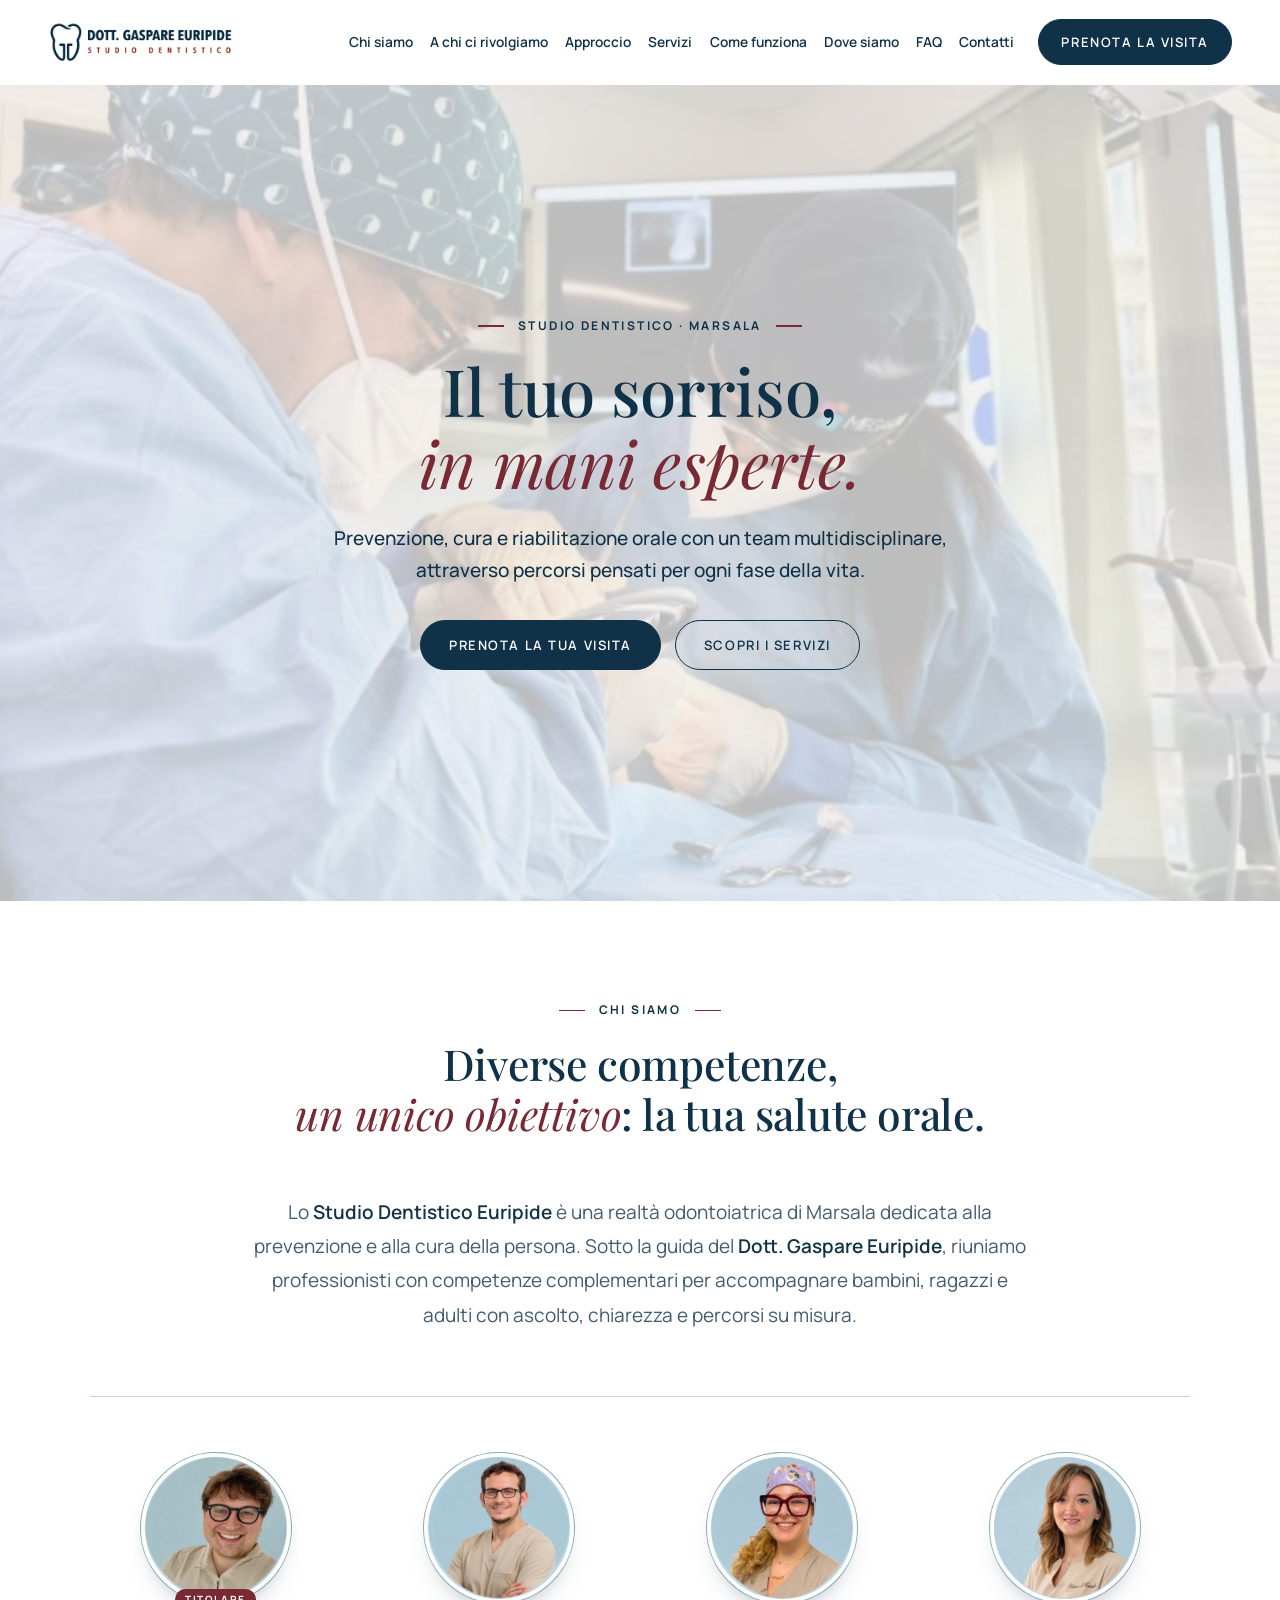
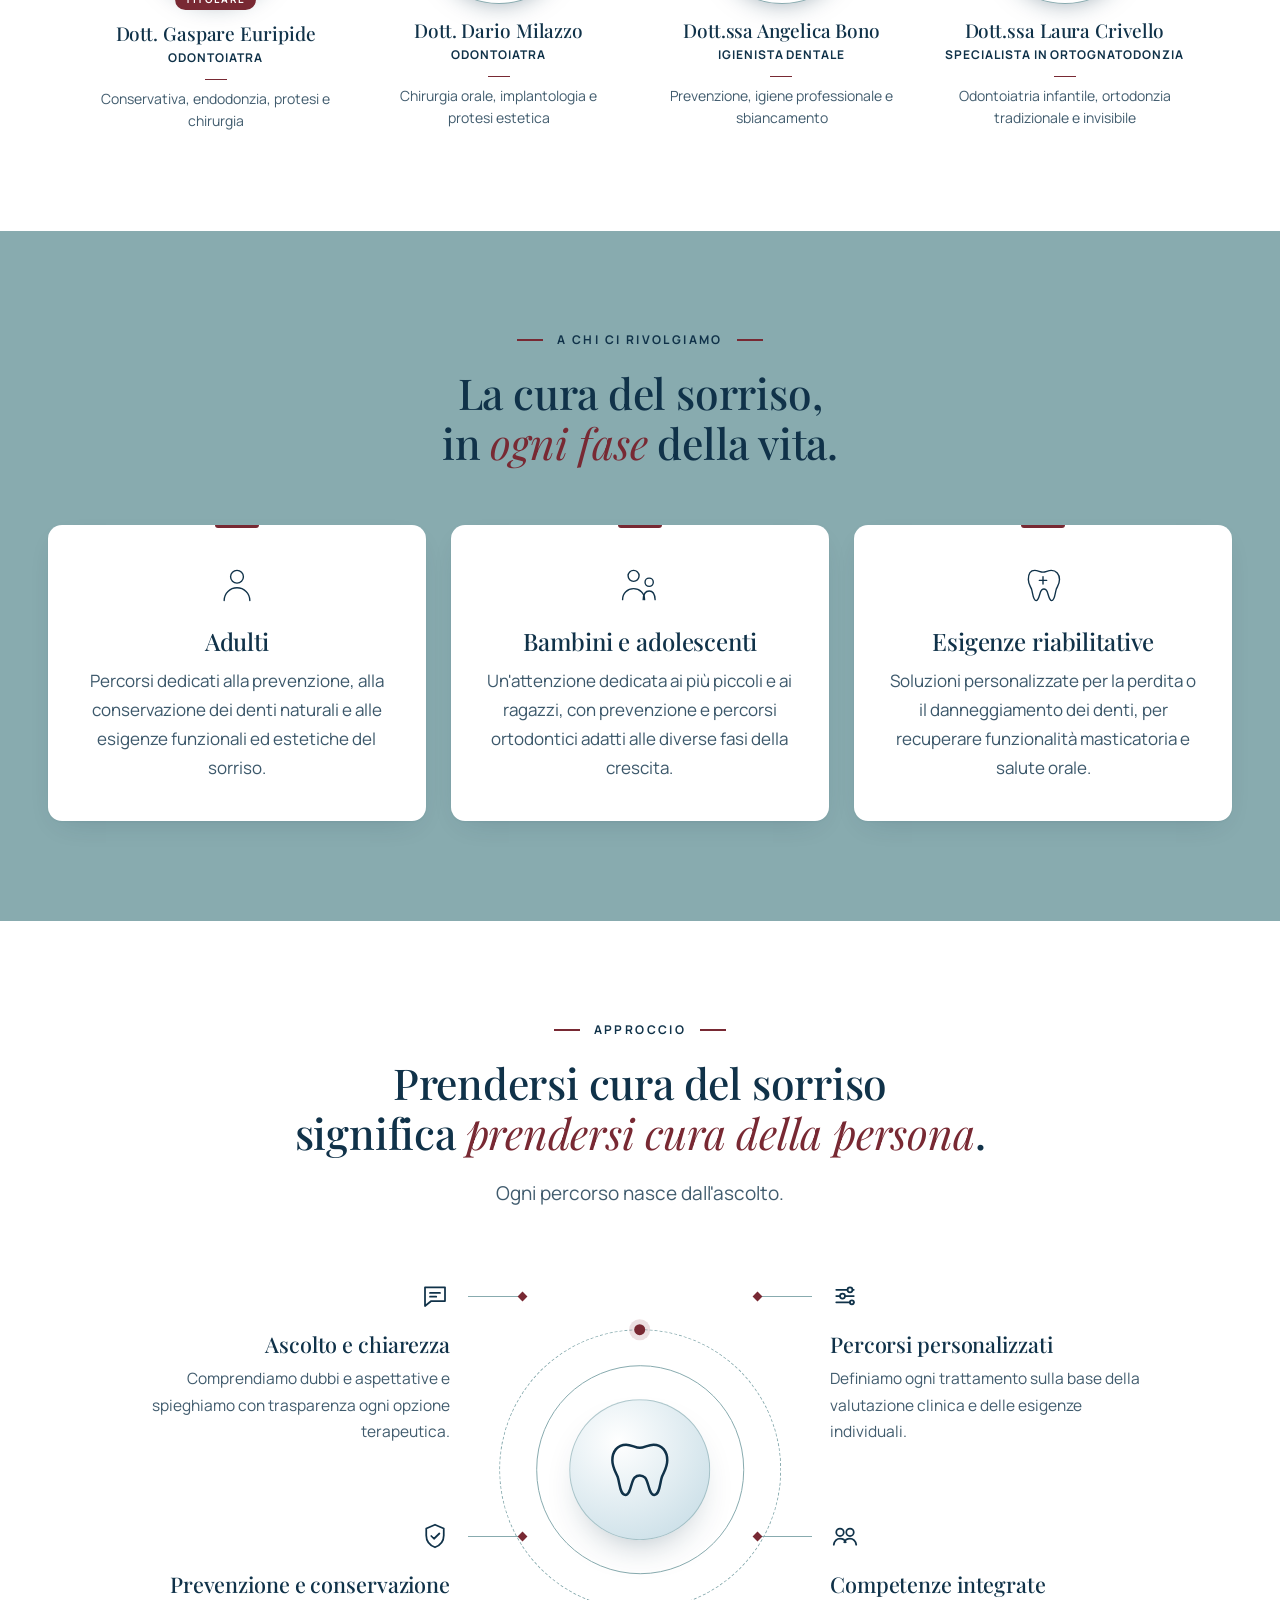
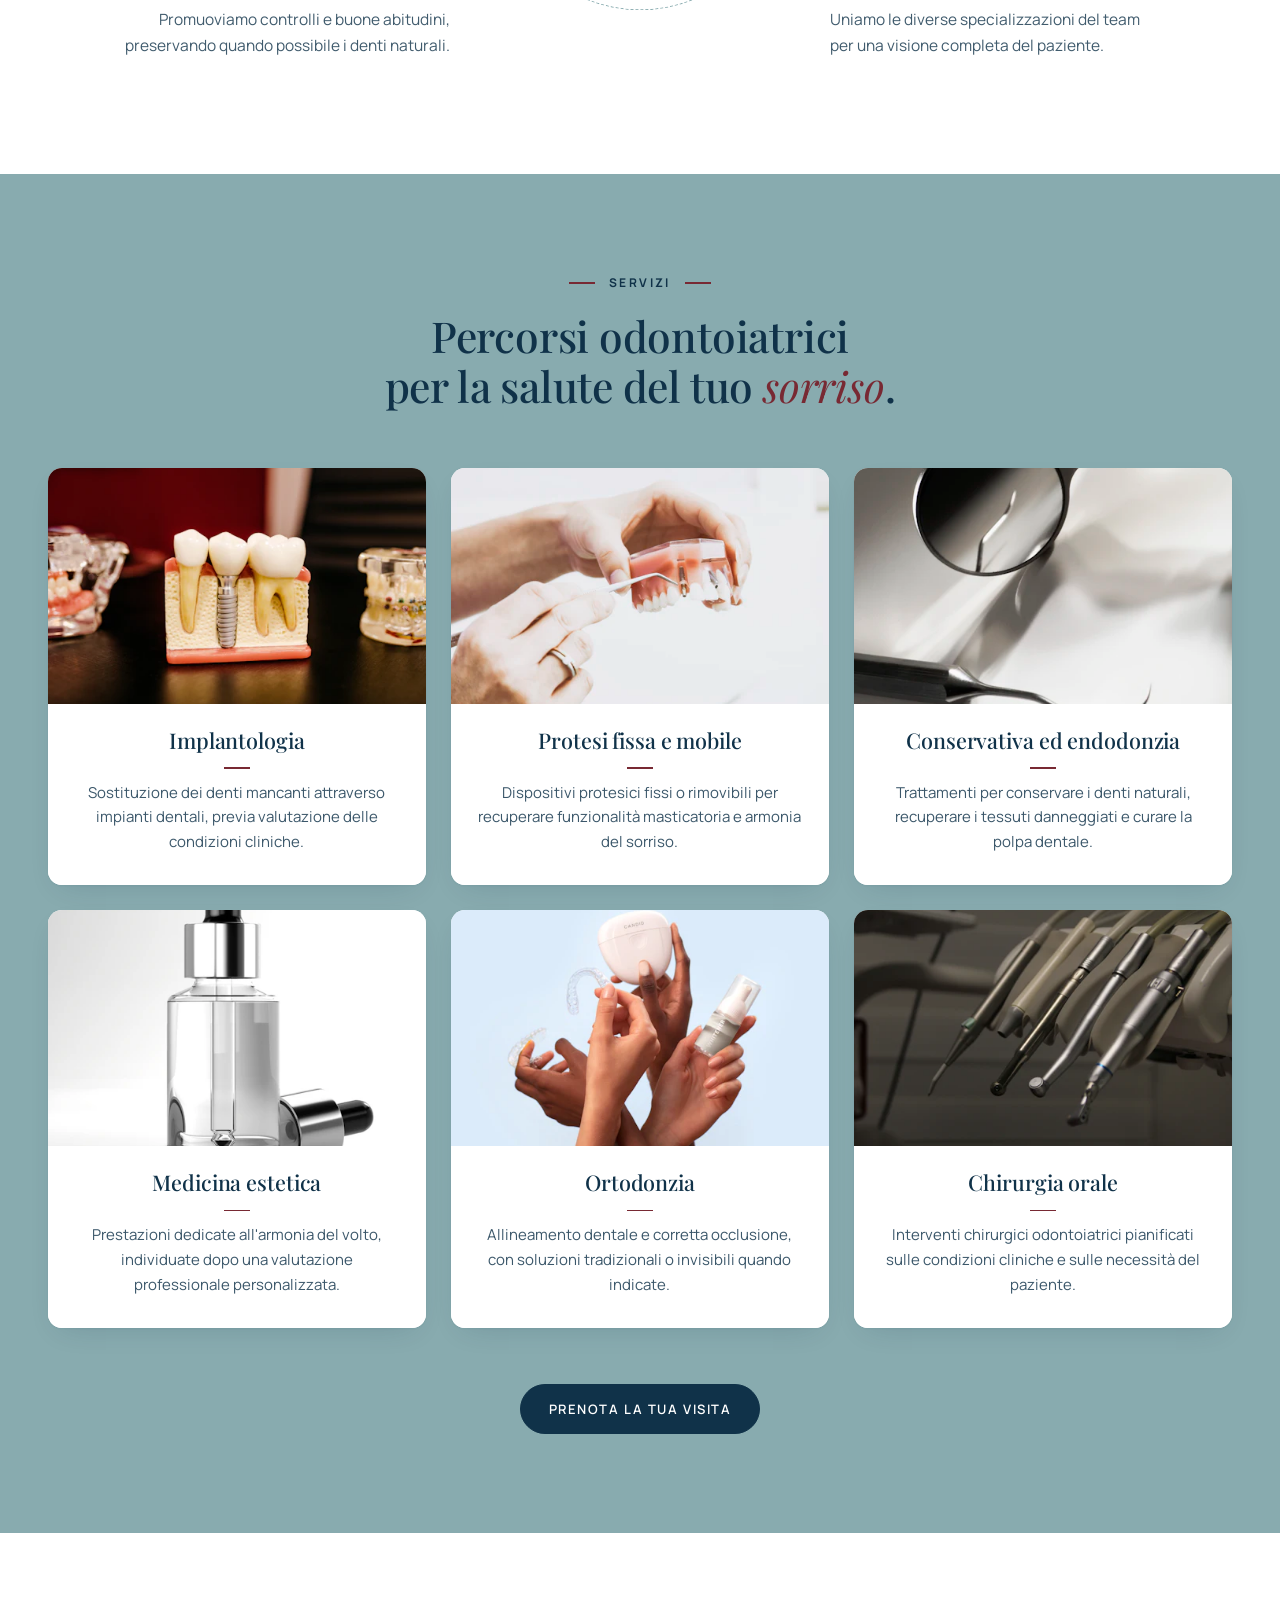
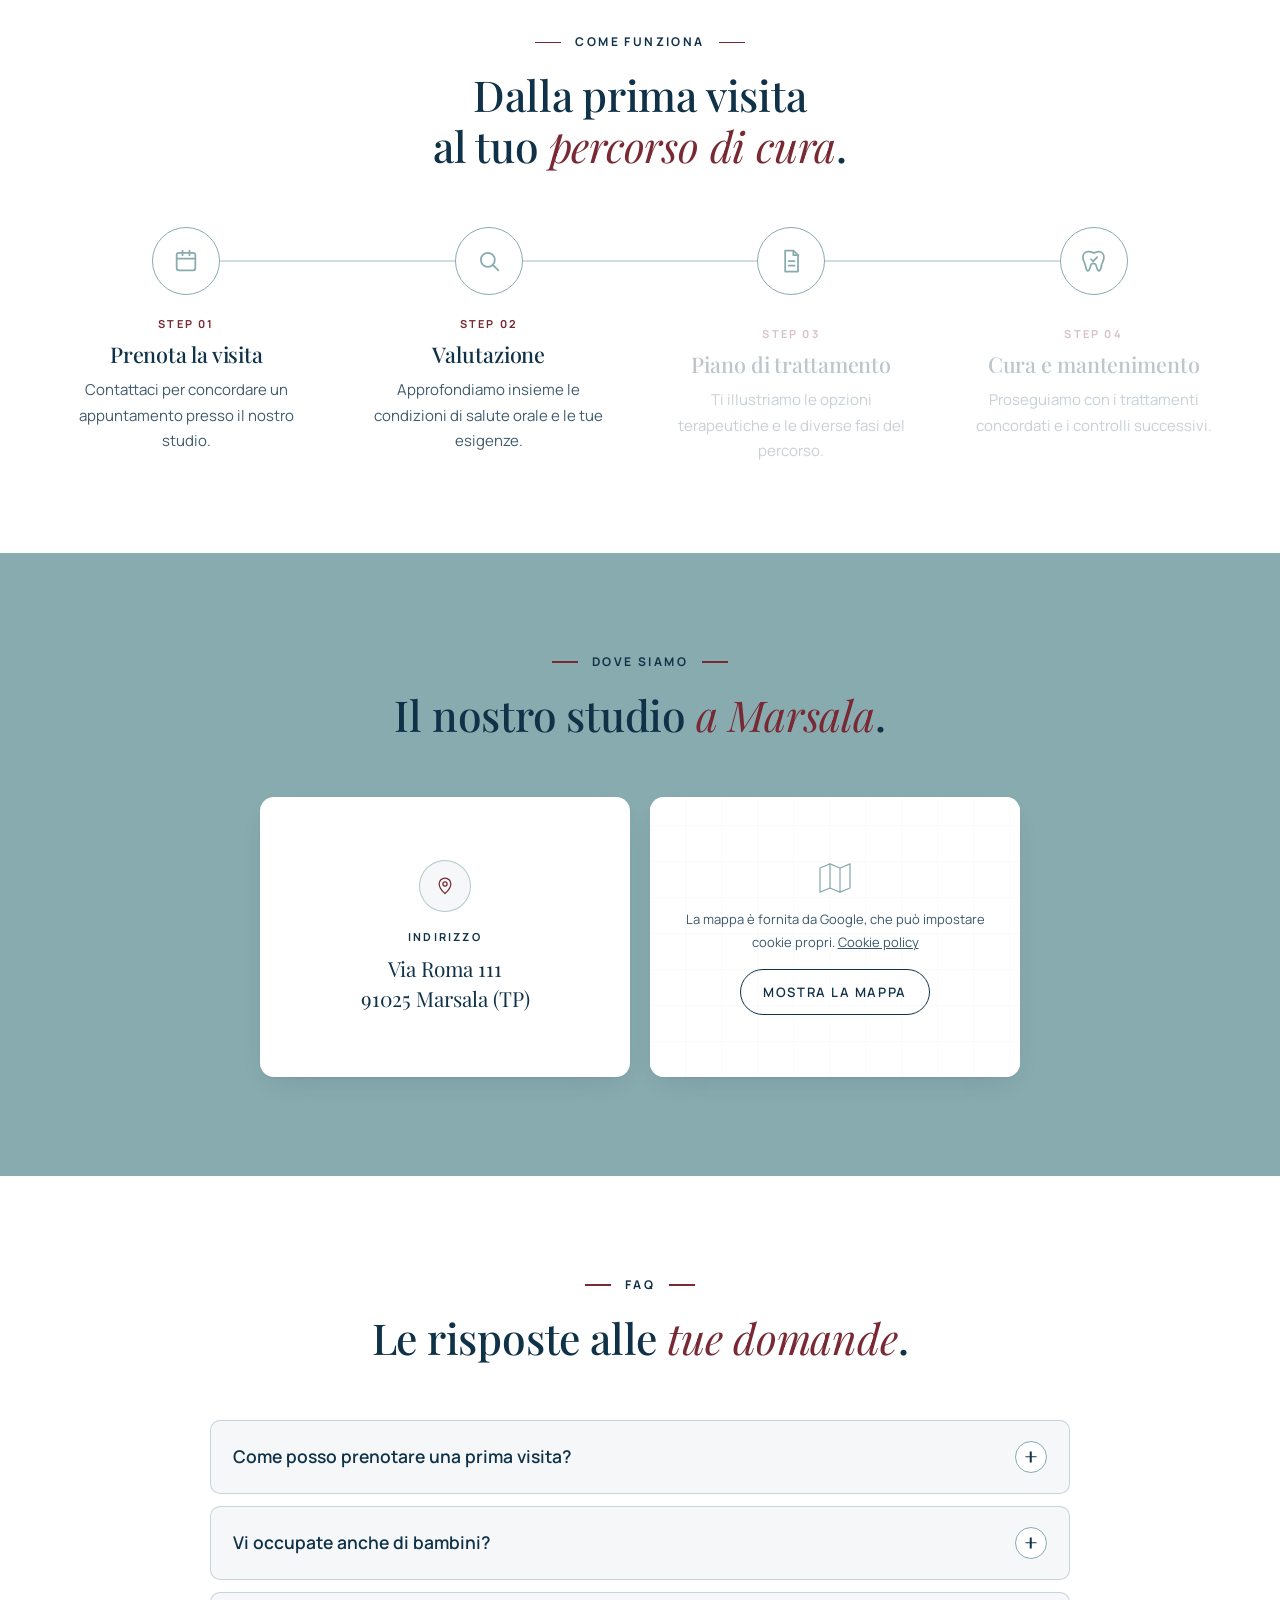
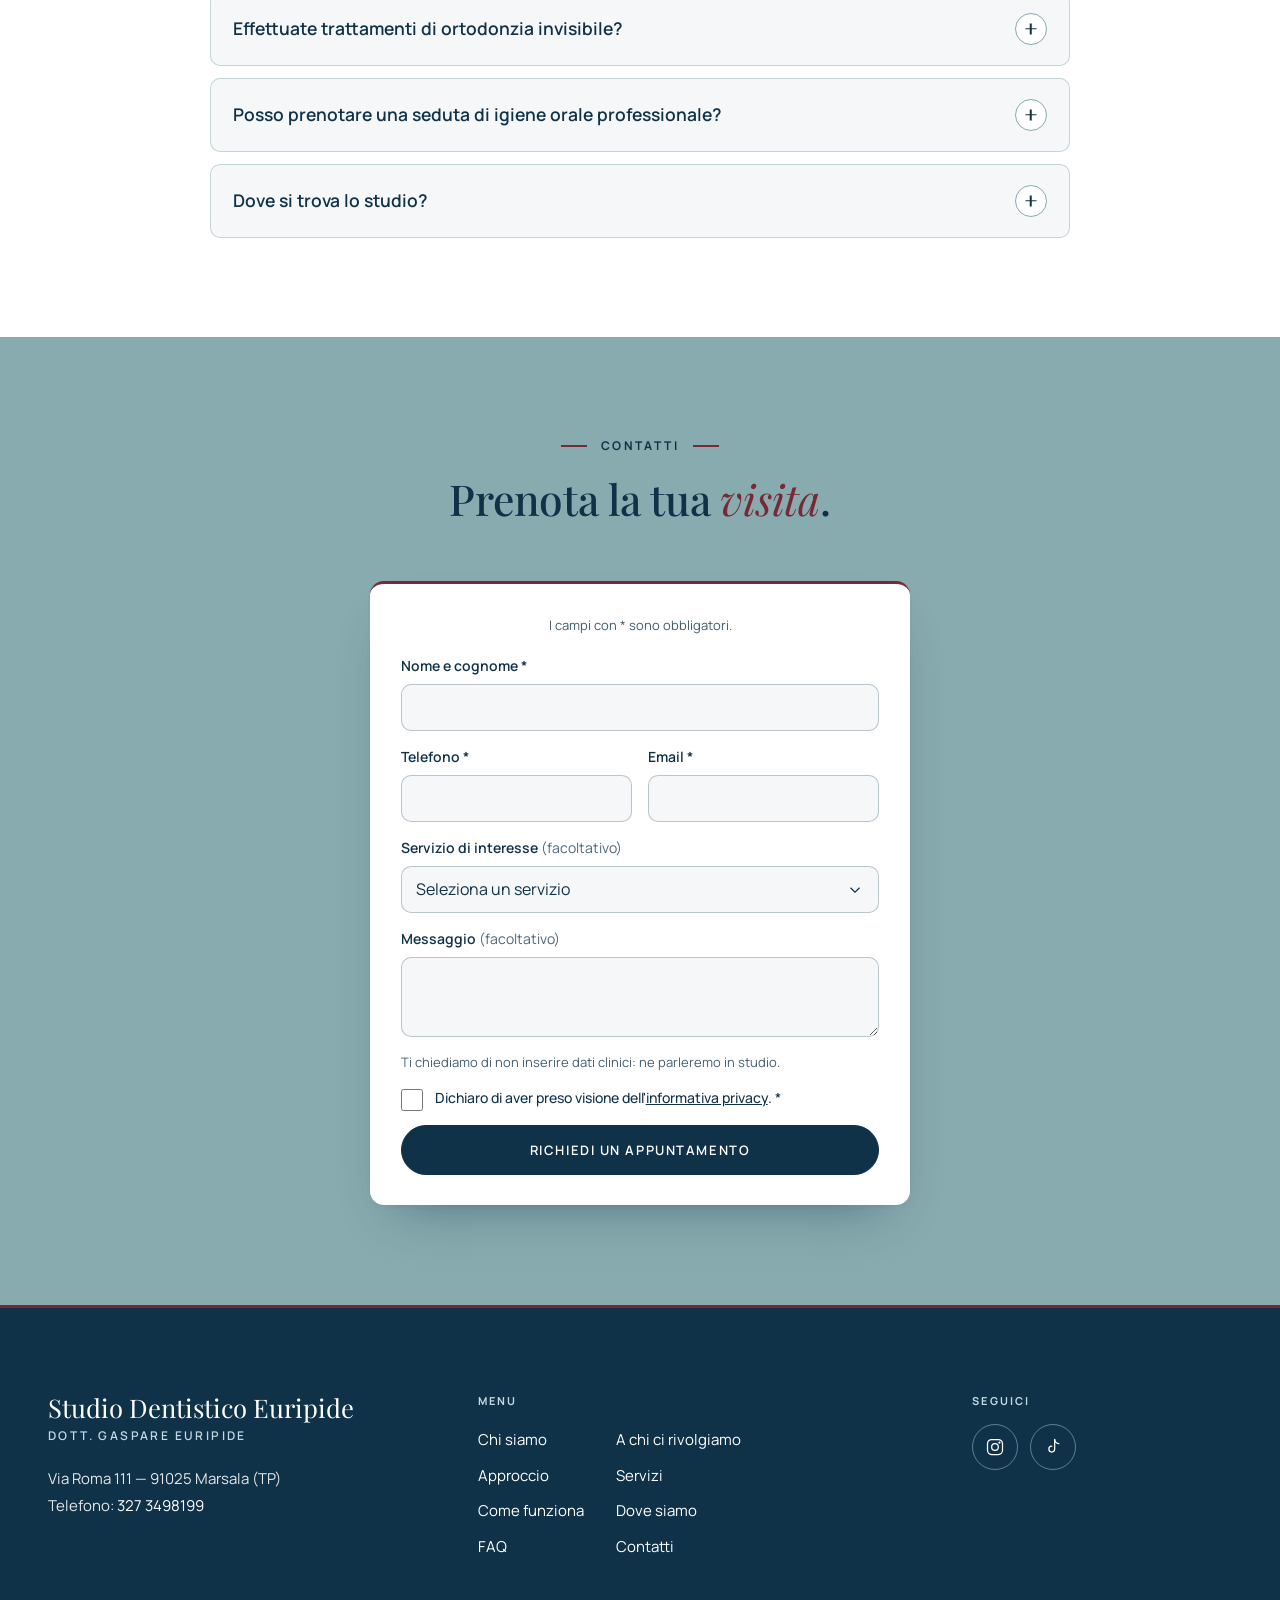
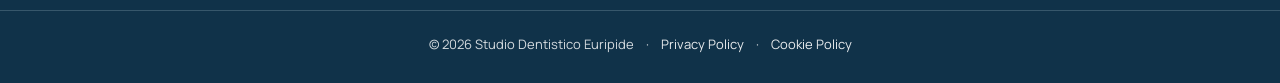
==== commit 6185afac: "Hero senza alone, overlay piu leggero; box Dove siamo uguali; form piu compatto Rimossa anche la not" ====
--- a/index.html
+++ b/index.html
@@ -256,7 +256,6 @@
             <div class="service-body"><h3>Chirurgia orale</h3><p>Interventi chirurgici odontoiatrici pianificati sulle condizioni cliniche e sulle necessità del paziente.</p></div>
           </li>
         </ul>
-        <p class="photo-note photo-note--center">Le fotografie dei servizi hanno scopo illustrativo e non ritraggono lo studio.</p>
         <div class="section-cta reveal">
           <a href="#contatti" class="btn btn-primary">Prenota la tua visita</a>
         </div>
@@ -401,7 +400,7 @@
           </div>
           <div class="field">
             <label for="f-msg">Messaggio <span class="opt">(facoltativo)</span></label>
-            <textarea id="f-msg" name="messaggio" rows="3" maxlength="1000" aria-describedby="f-msg-hint"></textarea>
+            <textarea id="f-msg" name="messaggio" rows="2" maxlength="1000" aria-describedby="f-msg-hint"></textarea>
             <p class="field-hint" id="f-msg-hint">Ti chiediamo di non inserire dati clinici: ne parleremo in studio.</p>
           </div>
           <div class="hp" aria-hidden="true"><label for="f-web">Lascia vuoto</label><input id="f-web" name="_gotcha" type="text" tabindex="-1" autocomplete="off"></div>
--- a/assets/css/style.css
+++ b/assets/css/style.css
@@ -192,7 +192,7 @@
 .hero-media { position: absolute; inset: 0; width: 100%; height: 100%; object-fit: cover; object-position: center 40%; z-index: -2; }
 .hero-overlay {
   position: absolute; inset: 0; z-index: -1;
-  background: radial-gradient(ellipse 62% 70% at 50% 50%, rgba(255,255,255,.88) 0%, rgba(255,255,255,.78) 50%, rgba(255,255,255,.58) 100%);
+  background: rgba(255, 255, 255, .7);
 }
 .hero-content { text-align: center; max-width: 980px; }
 .hero-title { font-size: var(--fs-h1); line-height: 1.1; font-weight: 500; margin-bottom: 24px; }
@@ -203,7 +203,7 @@
 
 @media (max-width: 767px) {
   .hero { min-height: auto; }
-  .hero-overlay { background: rgba(255, 255, 255, .8); }
+  .hero-overlay { background: rgba(255, 255, 255, .74); }
   .hero .btn-row { flex-direction: column; align-items: stretch; max-width: 340px; margin-inline: auto; }
 }
 
@@ -368,8 +368,9 @@
 }
 
 /* ---------- DOVE SIAMO ---------- */
-.location { display: grid; gap: 20px; grid-template-columns: 1fr; max-width: 900px; margin-inline: auto; }
-@media (min-width: 760px) { .location { grid-template-columns: 280px 1fr; align-items: stretch; } }
+.location { display: grid; gap: 20px; grid-template-columns: 1fr; max-width: 760px; margin-inline: auto; }
+@media (min-width: 760px) { .location { grid-template-columns: 1fr 1fr; align-items: stretch; } }
+.location > * { min-height: 280px; }
 .location-card {
   display: flex; flex-direction: column; align-items: center; justify-content: center; text-align: center;
   padding: 34px 26px; background: var(--white); border-radius: var(--radius); box-shadow: var(--shadow);
@@ -379,7 +380,7 @@
 .location-card address { font-family: var(--serif); font-size: 1.3rem; line-height: 1.45; color: var(--navy); }
 
 .map-wrap {
-  position: relative; height: clamp(260px, 30vw, 320px); border-radius: var(--radius); overflow: hidden;
+  position: relative; border-radius: var(--radius); overflow: hidden;
   background: var(--white); box-shadow: var(--shadow);
 }
 .map-wrap iframe { position: absolute; inset: 0; width: 100%; height: 100%; border: 0; }
@@ -424,8 +425,8 @@
 
 /* ---------- CONTATTI: modulo centrale ---------- */
 .contact-form {
-  max-width: 620px; margin-inline: auto; background: var(--white); border-radius: var(--radius);
-  padding: clamp(24px, 3vw, 40px); box-shadow: 0 2px 4px rgba(16,50,73,.05), 0 26px 50px -26px rgba(16,50,73,.45);
+  max-width: 540px; margin-inline: auto; background: var(--white); border-radius: var(--radius);
+  padding: clamp(22px, 2.4vw, 32px); font-size: .9375rem; box-shadow: 0 2px 4px rgba(16,50,73,.05), 0 26px 50px -26px rgba(16,50,73,.45);
   border-top: 3px solid var(--burgundy);
 }
 .form-hint { font-size: .8125rem; color: rgba(16, 50, 73, .8); margin-bottom: 18px; text-align: center; }
@@ -435,11 +436,12 @@
 .field label { display: block; margin-bottom: 6px; font-size: .875rem; font-weight: 600; color: var(--navy); }
 .field .opt { font-weight: 400; color: rgba(16, 50, 73, .75); }
 .field input[type="text"], .field input[type="tel"], .field input[type="email"], .field select, .field textarea {
-  width: 100%; min-height: 48px; padding: 11px 15px; background: var(--pearl);
+  width: 100%; min-height: 44px; padding: 9px 14px; background: var(--pearl);
   border: 1px solid rgba(16, 50, 73, .26); border-radius: var(--radius-sm); font-size: 1rem; color: var(--navy);
   transition: border-color .2s, box-shadow .2s, background-color .2s;
 }
-.field textarea { resize: vertical; min-height: 96px; }
+.field textarea { resize: vertical; min-height: 80px; }
+.contact-form .field { margin-bottom: 14px; }
 .field select { appearance: none; background-image: url("data:image/svg+xml,%3Csvg xmlns='http://www.w3.org/2000/svg' viewBox='0 0 24 24' fill='none' stroke='%23103249' stroke-width='1.6'%3E%3Cpath d='m6 9 6 6 6-6'/%3E%3C/svg%3E"); background-repeat: no-repeat; background-position: right 14px center; background-size: 18px; padding-right: 44px; }
 .field input:focus, .field select:focus, .field textarea:focus { outline: none; background-color: var(--white); border-color: var(--navy); box-shadow: 0 0 0 3px rgba(136, 171, 175, .5); }
 .field [aria-invalid="true"] { border-color: var(--burgundy); }
